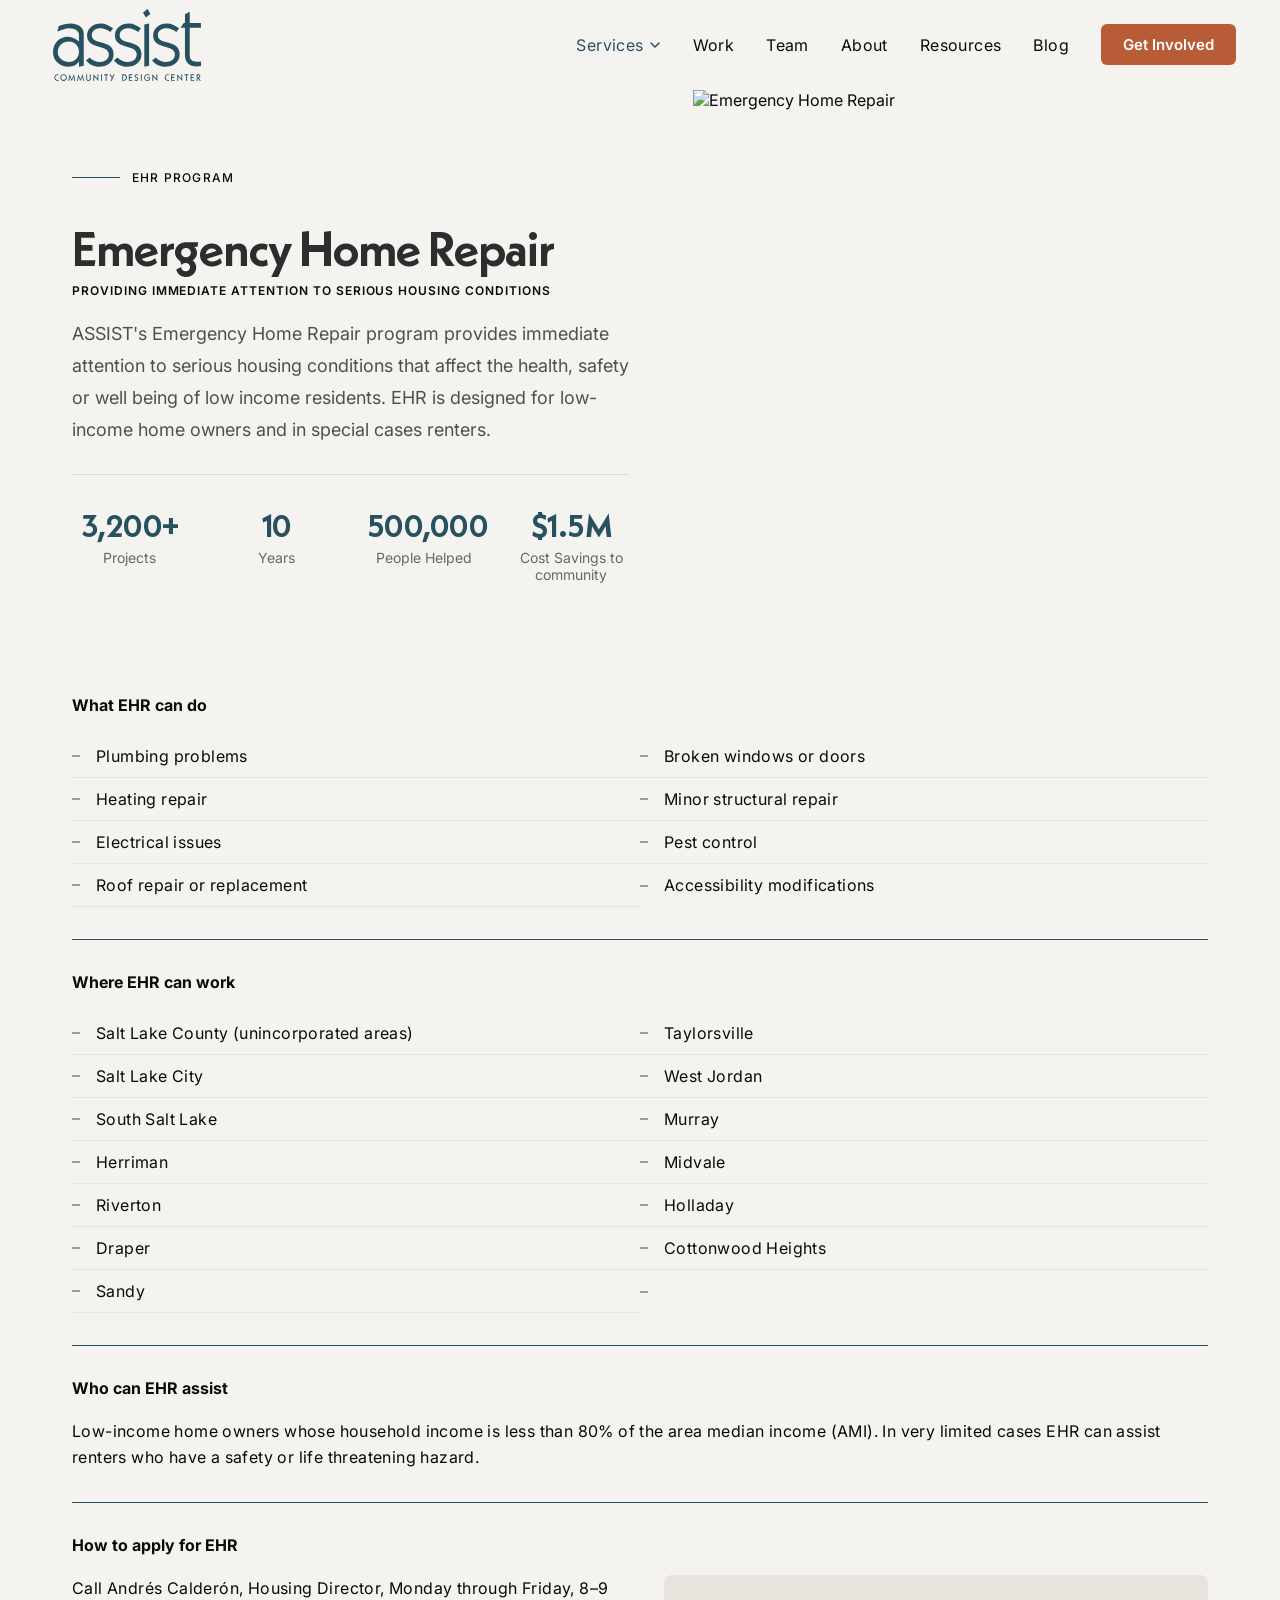
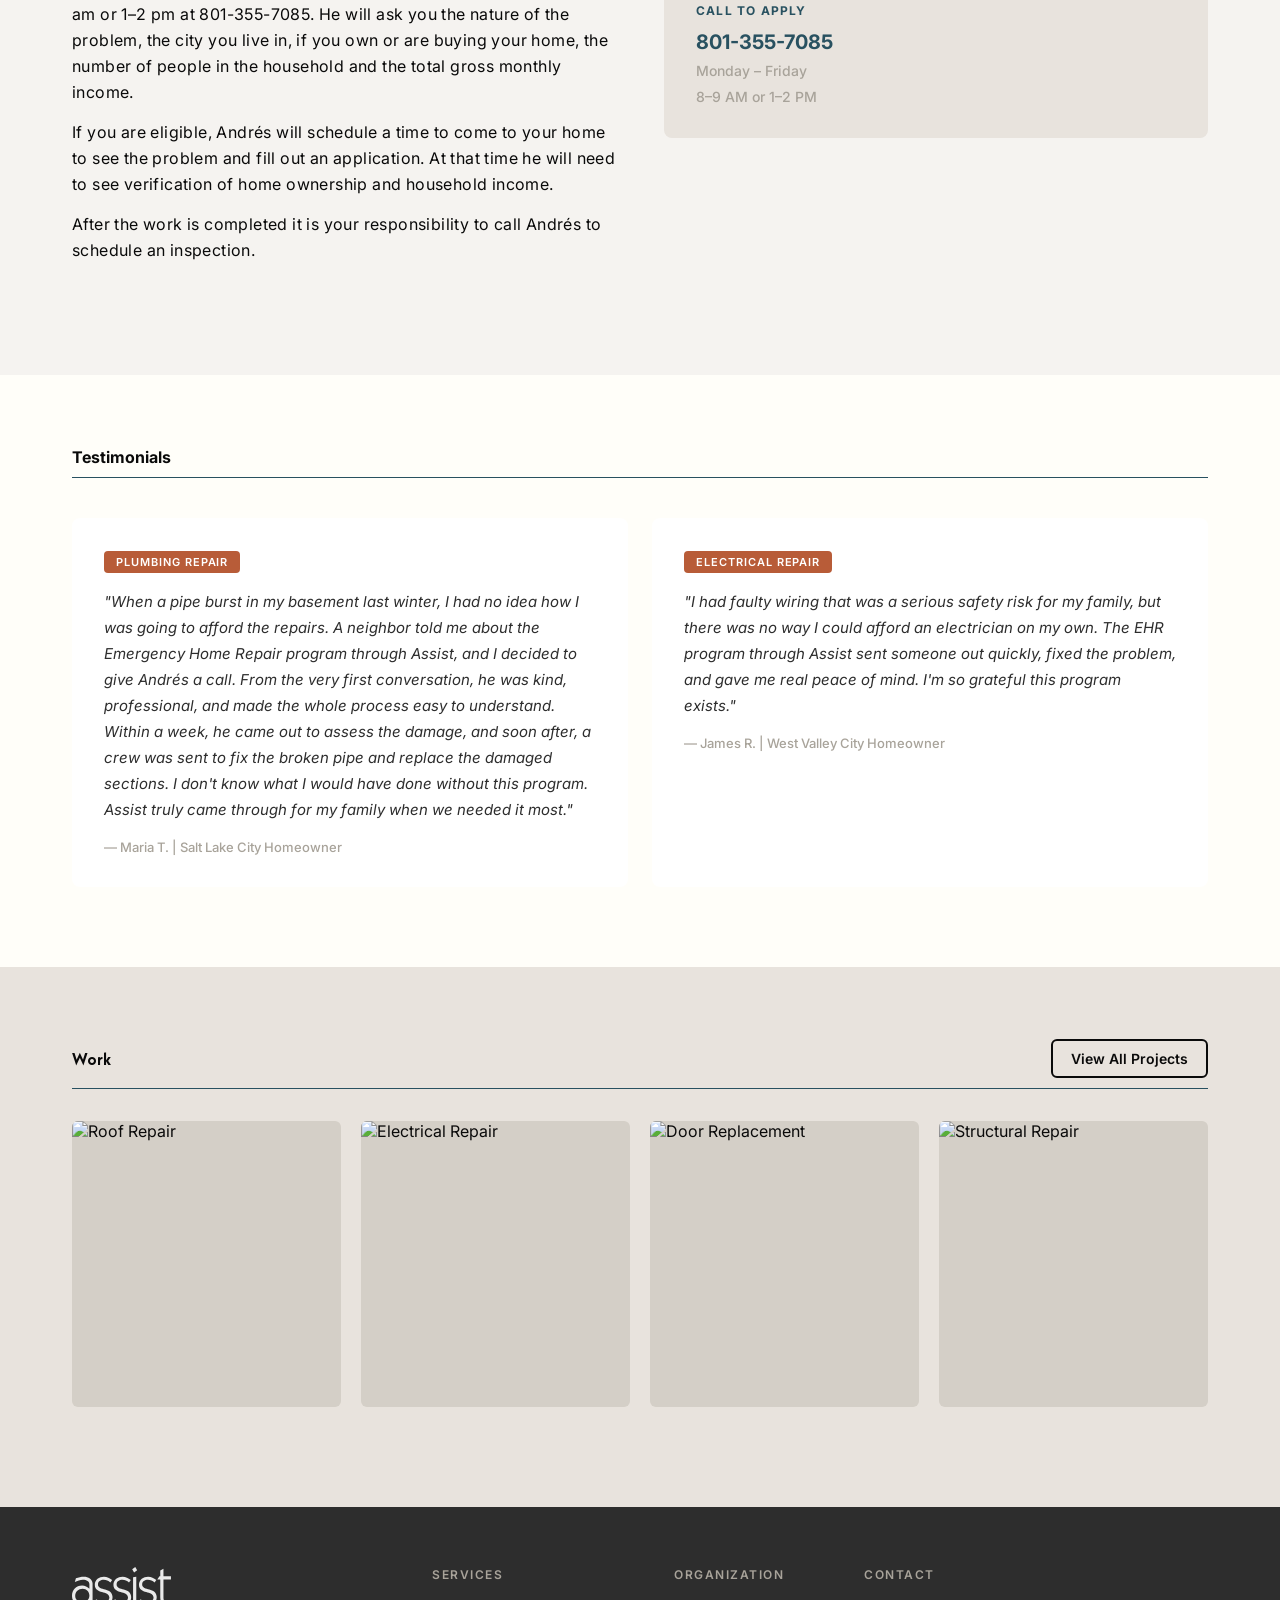
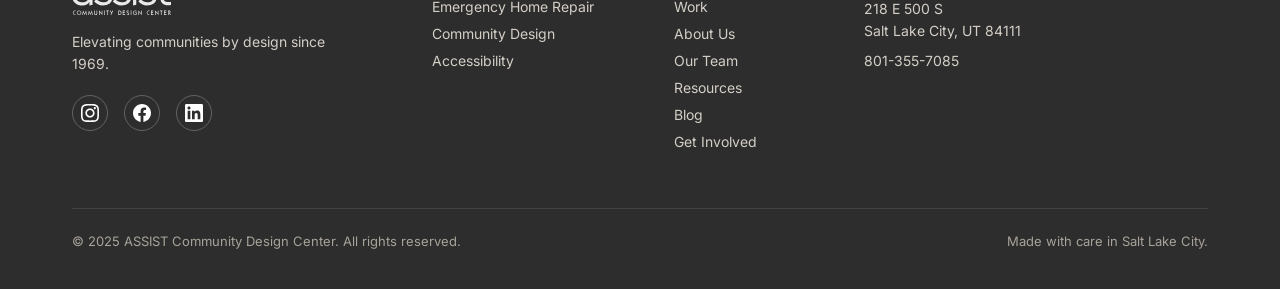
==== emergency-home-repair.html @ 61e0f644 "Add files via upload" ====
<!DOCTYPE html>
<html lang="en">
<head>
  <script async src="https://www.googletagmanager.com/gtag/js?id=G-45CZGQCL2F"></script>
  <script>window.dataLayer=window.dataLayer||[];function gtag(){dataLayer.push(arguments);}gtag('js',new Date());gtag('config','G-45CZGQCL2F');</script>
  <meta charset="UTF-8"/><meta name="viewport" content="width=device-width,initial-scale=1.0"/>
  <link rel="icon" type="image/svg+xml" href="logo.svg">
  <title>Emergency Home Repair — ASSIST Community Design Center</title>
  <link rel="stylesheet" href="shared.css"/>
  <style>
    .page-hero { display:grid; grid-template-columns:1fr 1fr; max-width:1440px; margin:0 auto; padding-left:72px; min-height:514px; align-items:center; }
    .hero-content { padding:80px 64px 80px 0; display:flex; flex-direction:column; gap:20px; }
    .page-heading { font-size:48px; font-weight:700; line-height:56px; letter-spacing:-1px; color:var(--graphite); }
    .page-sub { font-size:12px; font-weight:600; letter-spacing:.96px; text-transform:uppercase; color:var(--charcoal); margin-top:6px; }
    .page-para { font-size:18px; line-height:32px; color:var(--charcoal); opacity:.7; width:557px; max-width:100%; }
    .hero-img { overflow:hidden; align-self:stretch; }
    .hero-img img { width:100%; height:100%; object-fit:cover; display:block; }
    .detail-wrap { max-width:1296px; margin:0 auto; padding:0 72px 80px; }
    .detail-block { padding:32px 0; border-bottom:1px solid var(--assist-blue); }
    .detail-block:last-child { border-bottom:none; }
    .detail-title { font-size:16px; font-weight:700; color:var(--charcoal); margin-bottom:20px; }
    .list-grid { display:grid; grid-template-columns:1fr 1fr; gap:0; }
    .list-grid li { list-style:none; font-size:16px; line-height:26px; color:var(--charcoal); letter-spacing:.4px; padding:8px 0 8px 24px; border-bottom:1px solid var(--sand); position:relative; }
    .list-grid li::before { content:''; position:absolute; left:0; top:50%; transform:translateY(-50%); width:8px; height:1px; background:var(--assist-blue); }
    .list-grid li:last-child { border-bottom:none; }
    .two-col { display:grid; grid-template-columns:1fr 1fr; gap:48px; align-items:start; }
    .prose { font-size:16px; line-height:26px; color:var(--charcoal); letter-spacing:.4px; }
    .prose p + p { margin-top:14px; }
    .apply-box { background:var(--sand); border-radius:8px; padding:28px 32px; }
    .apply-box h4 { font-size:12px; font-weight:700; letter-spacing:1.2px; text-transform:uppercase; color:var(--assist-blue); margin-bottom:12px; }
    .apply-box p { font-size:16px; line-height:26px; color:var(--graphite); }
    .apply-box a { color:var(--assist-blue); font-weight:700; text-decoration:none; font-size:20px; display:block; margin:8px 0 4px; }
    .apply-box .hours { font-size:14px; color:var(--bark); font-weight:500; }
    .testimonials-wrap { background:var(--daylight); padding:72px 72px 80px; }
    .testimonials-inner { max-width:1296px; margin:0 auto; }
    .testimonials-title { font-size:16px; font-weight:700; color:var(--charcoal); margin-bottom:10px; }
    .testimonials-divider { height:1px; background:var(--assist-blue); margin-bottom:40px; }
    .testimonials-grid { display:grid; grid-template-columns:1fr 1fr; gap:24px; }
    .t-card { background:white; border-radius:8px; padding:32px; }
    .t-tag { display:inline-block; background:var(--ember); color:white; font-size:11px; font-weight:600; letter-spacing:.96px; padding:4px 12px; border-radius:4px; text-transform:uppercase; margin-bottom:16px; }
    .t-card blockquote { font-size:15px; line-height:26px; color:var(--graphite); font-style:italic; }
    .t-card cite { display:block; margin-top:16px; font-size:13px; font-weight:500; color:var(--bark); font-style:normal; }
    @media(max-width:900px) {
      .page-hero { grid-template-columns:1fr; padding:0; }
      .hero-content { padding:48px 24px; max-width:100%; }
      .hero-img { min-height:260px; }
      .page-para { width:100%; }
      .detail-wrap { padding:0 24px 48px; }
      .list-grid { grid-template-columns:1fr; }
      .two-col { grid-template-columns:1fr; gap:24px; }
      .testimonials-wrap { padding:48px 24px; }
      .testimonials-grid { grid-template-columns:1fr; }
    }
  </style>
</head>
<body>
<script src="shared.js"></script>
<script>renderNav('Services');</script>

<section class="page-hero">
  <div class="hero-content">
    <div class="section-eyebrow"><span>EHR PROGRAM</span></div>
    <div>
      <h1 class="page-heading">Emergency Home Repair</h1>
      <p class="page-sub">Providing immediate attention to serious housing conditions</p>
    </div>
    <p class="page-para">ASSIST's Emergency Home Repair program provides immediate attention to serious housing conditions that affect the health, safety or well being of low income residents. EHR is designed for low-income home owners and in special cases renters.</p>
    <div class="stats-row" style="margin-top:8px;">
      <div><div class="stat-num">3,200+</div><div class="stat-label">Projects</div></div>
      <div><div class="stat-num">10</div><div class="stat-label">Years</div></div>
      <div><div class="stat-num">500,000</div><div class="stat-label">People Helped</div></div>
      <div><div class="stat-num">$1.5M</div><div class="stat-label">Cost Savings to community</div></div>
    </div>
  </div>
  <div class="hero-img">
    <img src="https://drive.google.com/thumbnail?id=1yNQw-foZvd2ROy9YZriOyNEpfSD5L8bB&sz=w1200" alt="Emergency Home Repair"/>
  </div>
</section>

<div class="detail-wrap">
  <div class="detail-block">
    <div class="detail-title">What EHR can do</div>
    <ul class="list-grid">
      <li>Plumbing problems</li><li>Broken windows or doors</li>
      <li>Heating repair</li><li>Minor structural repair</li>
      <li>Electrical issues</li><li>Pest control</li>
      <li>Roof repair or replacement</li><li>Accessibility modifications</li>
    </ul>
  </div>
  <div class="detail-block">
    <div class="detail-title">Where EHR can work</div>
    <ul class="list-grid">
      <li>Salt Lake County (unincorporated areas)</li><li>Taylorsville</li>
      <li>Salt Lake City</li><li>West Jordan</li>
      <li>South Salt Lake</li><li>Murray</li>
      <li>Herriman</li><li>Midvale</li>
      <li>Riverton</li><li>Holladay</li>
      <li>Draper</li><li>Cottonwood Heights</li>
      <li>Sandy</li><li></li>
    </ul>
  </div>
  <div class="detail-block">
    <div class="detail-title">Who can EHR assist</div>
    <p class="prose">Low-income home owners whose household income is less than 80% of the area median income (AMI). In very limited cases EHR can assist renters who have a safety or life threatening hazard.</p>
  </div>
  <div class="detail-block" id="apply">
    <div class="detail-title">How to apply for EHR</div>
    <div class="two-col">
      <div class="prose">
        <p>Call Andrés Calderón, Housing Director, Monday through Friday, 8–9 am or 1–2 pm at 801-355-7085. He will ask you the nature of the problem, the city you live in, if you own or are buying your home, the number of people in the household and the total gross monthly income.</p>
        <p>If you are eligible, Andrés will schedule a time to come to your home to see the problem and fill out an application. At that time he will need to see verification of home ownership and household income.</p>
        <p>After the work is completed it is your responsibility to call Andrés to schedule an inspection.</p>
      </div>
      <div class="apply-box">
        <h4>Call to Apply</h4>
        <a href="tel:8013557085">801-355-7085</a>
        <p class="hours">Monday – Friday<br>8–9 AM or 1–2 PM</p>
      </div>
    </div>
  </div>
</div>

<div class="testimonials-wrap">
  <div class="testimonials-inner">
    <div class="testimonials-title">Testimonials</div>
    <div class="testimonials-divider"></div>
    <div class="testimonials-grid">
      <div class="t-card">
        <span class="t-tag">Plumbing Repair</span>
        <blockquote>"When a pipe burst in my basement last winter, I had no idea how I was going to afford the repairs. A neighbor told me about the Emergency Home Repair program through Assist, and I decided to give Andrés a call. From the very first conversation, he was kind, professional, and made the whole process easy to understand. Within a week, he came out to assess the damage, and soon after, a crew was sent to fix the broken pipe and replace the damaged sections. I don't know what I would have done without this program. Assist truly came through for my family when we needed it most."</blockquote>
        <cite>— Maria T. | Salt Lake City Homeowner</cite>
      </div>
      <div class="t-card">
        <span class="t-tag">Electrical Repair</span>
        <blockquote>"I had faulty wiring that was a serious safety risk for my family, but there was no way I could afford an electrician on my own. The EHR program through Assist sent someone out quickly, fixed the problem, and gave me real peace of mind. I'm so grateful this program exists."</blockquote>
        <cite>— James R. | West Valley City Homeowner</cite>
      </div>
    </div>
  </div>
</div>

<div class="work-strip">
  <div class="work-strip-inner">
    <div class="work-strip-header">
      <h2>Work</h2>
      <a href="work.html" class="btn-outline" style="font-size:14px;padding:9px 18px;">View All Projects</a>
    </div>
    <div class="work-strip-divider"></div>
    <div id="ehrPortfolio" style="display:flex;flex-direction:column;"></div>
  </div>
</div>

<script src="projects.js"></script>
<script>
  portfolioBuildGrid({ containerId:'ehrPortfolio', filter:'Emergency Home Repair', namespace:'ehr' });
  let ehrLastCols = portfolioGetCols();
  window.addEventListener('resize', () => {
    const c = portfolioGetCols();
    if (c !== ehrLastCols) { ehrLastCols = c; portfolioBuildGrid({ containerId:'ehrPortfolio', filter:'Emergency Home Repair', namespace:'ehr' }); }
  });
</script>

<script>renderFooter();</script>
</body>
</html>
---- shared.css ----
/* ── FONTS ── */
@import url('https://fonts.googleapis.com/css2?family=Inter:wght@400;500;600;700&display=swap');

@font-face {
  font-family: 'Neue Kabel';
  src: url('neue-kabel-bold.woff2') format('woff2');
  font-weight: 700;
  font-style: normal;
  font-display: swap;
}

/* Apply Neue Kabel to all large display headings */
h1, h2,
.hero-link,
.page-heading,
.work-heading,
.about-heading,
.values-heading,
.banner-text,
.timeline-year,
.stat-num,
.partners-heading,
.contact-left h2,
.detail-name,
.thankyou-heading {
  font-family: 'Neue Kabel', 'Inter', sans-serif;
}

:root {
  --white:       #FFFFFF;
  --f0:          #F0F0F0;
  --c3:          #C2C2C2;
  --c4:          #6E6E6E;
  --graphite:    #2D2D2D;
  --blue6:       #1A6AFF;
  --daylight:    #FFFEF9;
  --charcoal:    #0A0A0A;
  --assist-blue: #285160;
  --ember:       #B85C38;
  --stone:       #F5F3F0;
  --sand:        #E8E3DD;
  --clay:        #D4CFC7;
  --bark:        #A8A39A;
}

*, *::before, *::after { box-sizing: border-box; margin: 0; padding: 0; }

html { scroll-behavior: smooth; margin: 0; padding: 0; }

body {
  font-family: 'Inter', sans-serif;
  background: var(--stone);
  color: var(--charcoal);
  min-height: 100vh;
  -webkit-font-smoothing: antialiased;
  padding-top: 90px; /* clear fixed nav */
}
/* Home page hero sits flush under transparent nav */
body.hero-page { padding-top: 0; }

/* ── NAV ── */
header {
  position: fixed; top: 0; left: 0; right: 0; z-index: 200;
  display: flex; align-items: center; justify-content: space-between;
  padding: 0 44px 0 53px;
  height: 90px;
  background: transparent;
  border-bottom: 1px solid transparent;
  transition: background .3s ease, border-color .3s ease;
}
/* hero-page: start fully transparent */
body.hero-page header {
  background: transparent;
}
/* scrolled state on hero-page — transitions to glass Stone */
body.hero-page header.scrolled {
  background: rgba(245,243,240,0.85);
  backdrop-filter: blur(16px);
  -webkit-backdrop-filter: blur(16px);
}
/* all other pages — subtle glass matching page background */
body:not(.hero-page) header {
  background: rgba(245,243,240,0.85);
  backdrop-filter: blur(16px);
  -webkit-backdrop-filter: blur(16px);
}
/* nav text: white only when hero-page AND not scrolled */
body.hero-page header:not(.scrolled) .nav-links a,
body.hero-page header:not(.scrolled) .nav-dropdown-trigger { color: white; }
body.hero-page header:not(.scrolled) .nav-links a:hover,
body.hero-page header:not(.scrolled) .nav-dropdown-trigger:hover { color: rgba(255,255,255,.7); }
body.hero-page header:not(.scrolled) .hamburger span { background: white; }
body.hero-page header.scrolled .hamburger span { background: var(--charcoal); }
body.hero-page header:not(.scrolled) .logo-img { filter: brightness(0) invert(1); }
/* all other pages / scrolled state — normal dark text, real logo colors */
header.scrolled .nav-links a,
.nav-links a { color: var(--charcoal); }
header.scrolled .nav-links a:hover,
header.scrolled .nav-links a.active { color: var(--assist-blue); }
.nav-links a:hover, .nav-links a.active { color: var(--assist-blue); }
/* ── LOGO ── */
.logo { display:inline-flex; align-items:center; text-decoration:none; }
.logo-img { display:block; }
.logo-img--full  { height:72px; width:auto; }   /* with subtext — desktop nav */
.logo-img--small { display:none; height:36px; width:auto; } /* no subtext — mobile */

/* Footer logo */
.footer-logo-img {
  height:48px; width:auto; display:block;
  /* SVG is Assist Blue — invert to white for dark footer */
  filter: brightness(0) invert(1);
  opacity: 0.9;
}
nav { display:flex; align-items:center; gap:32px; }
.nav-links { display:flex; align-items:center; gap:32px; }
.nav-links a {
  font-size:16px; font-weight:400; color:var(--charcoal);
  text-decoration:none; letter-spacing:.4px; transition:color .2s;
}
header.scrolled .nav-links a:hover,
header.scrolled .nav-links a.active { color:var(--assist-blue); }
/* ── WORK DROPDOWN ── */
.nav-dropdown {
  position: relative;
  display: flex;
  align-items: center;
}
.nav-dropdown-trigger {
  display: flex; align-items: center; gap: 5px;
  font-size: 16px; font-weight: 400; color: var(--charcoal);
  text-decoration: none; letter-spacing: .4px;
  cursor: pointer; background: none; border: none;
  padding: 0; font-family: inherit;
  transition: color .2s;
}
.nav-dropdown-trigger:hover,
.nav-dropdown-trigger.active { color: var(--assist-blue); }
body.hero-page header.scrolled .nav-dropdown-trigger:hover,
body.hero-page header.scrolled .nav-dropdown-trigger.active { color: var(--assist-blue); }
.nav-dropdown-trigger svg {
  transition: transform .2s;
  flex-shrink: 0;
}
.nav-dropdown:hover .nav-dropdown-trigger svg,
.nav-dropdown.open .nav-dropdown-trigger svg {
  transform: rotate(180deg);
}
.nav-dropdown-menu {
  position: absolute;
  top: 100%;
  left: 50%;
  transform: translateX(-50%) translateY(-4px);
  background: rgba(245,243,240,0.85);
  backdrop-filter: blur(16px);
  -webkit-backdrop-filter: blur(16px);
  border: 1px solid rgba(216,207,199,0.4);
  border-radius: 8px;
  min-width: 220px;
  padding: 8px 0;
  padding-top: 16px;
  margin-top: 0;
  opacity: 0;
  pointer-events: none;
  transition: opacity .2s, transform .2s;
  z-index: 300;
}
/* invisible hover bridge fills the gap between trigger and menu */
.nav-dropdown-menu::before {
  content: '';
  position: absolute;
  top: -20px; left: 0; right: 0;
  height: 20px;        /* covers any gap between trigger and menu */
  background: transparent;
}
/* small visual arrow */
.nav-dropdown-menu::after {
  content: '';
  position: absolute;
  top: 8px; left: 50%;
  transform: translateX(-50%);
  border-left: 6px solid transparent;
  border-right: 6px solid transparent;
  border-bottom: 6px solid var(--sand);
}
.nav-dropdown:hover .nav-dropdown-menu,
.nav-dropdown.open .nav-dropdown-menu {
  opacity: 1;
  pointer-events: auto;
  transform: translateX(-50%) translateY(0);
}
.nav-dropdown-menu a {
  display: block;
  padding: 11px 20px;
  font-size: 15px; font-weight: 400;
  color: var(--charcoal) !important;
  text-decoration: none;
  letter-spacing: .3px;
  transition: background .15s, color .15s;
  white-space: nowrap;
}
.nav-dropdown-menu a:hover {
  background: var(--stone);
  color: var(--assist-blue) !important;
}
.nav-dropdown-menu .dropdown-divider {
  height: 1px; background: var(--sand); margin: 6px 0;
}

/* Mobile dropdown inside mobile-nav */
.mobile-nav .mobile-work-toggle {
  display: flex; align-items: center; justify-content: space-between;
  font-size: 17px; font-weight: 500; color: var(--charcoal);
  padding: 14px 0; border-bottom: 1px solid var(--sand);
  cursor: pointer; background: none; border-top: none;
  border-left: none; border-right: none;
  font-family: inherit; width: 100%;
  border-bottom: 1px solid var(--sand);
}
.mobile-work-toggle svg { transition: transform .2s; }
.mobile-work-toggle.open svg { transform: rotate(180deg); }
.btn-nav {
  background:var(--ember); color:white; padding:11px 22px;
  border-radius:6px; font-weight:600; font-size:15px;
  text-decoration:none; white-space:nowrap;
  transition:background .2s, transform .1s;
  border:none; cursor:pointer;
}
.btn-nav:hover { background:#a04e2f; transform:translateY(-1px); }

/* hamburger — 2 lines, animates to X when open */
.hamburger {
  display:none; flex-direction:column; justify-content:center;
  gap:5px; cursor:pointer; padding:4px;
  background:none; border:none;
  width:32px; height:32px;
  position:relative;
}
.hamburger span {
  display:block; width:24px; height:2px;
  background:var(--charcoal); border-radius:2px;
  transition:transform .3s ease, opacity .3s ease, top .3s ease;
  position:absolute; left:4px;
}
.hamburger span:nth-child(1) { top:10px; }
.hamburger span:nth-child(2) { top:20px; }
.hamburger span:nth-child(3) { display:none; }
/* open state — morphs into X */
.hamburger.open span:nth-child(1) { transform:rotate(45deg); top:15px; }
.hamburger.open span:nth-child(2) { transform:rotate(-45deg); top:15px; }

/* ── MOBILE FULL SCREEN MENU ── */
.mobile-nav {
  display: none;
  position: fixed;
  top: 90px; left: 0; right: 0; bottom: 0;
  background: var(--stone);
  z-index: 198;
  flex-direction: column;
  padding: 16px 24px 48px;
  overflow-y: auto;
}
.mobile-nav.open { display: flex; }

/* Main nav links — same small Inter style as Services toggle */
.mobile-nav .mobile-nav-link {
  font-size: 17px;
  font-weight: 500;
  color: var(--charcoal);
  text-decoration: none;
  padding: 14px 0;
  border-bottom: 1px solid var(--sand);
  display: block;
  font-family: 'Inter', sans-serif;
  letter-spacing: 0;
  transition: color .2s;
}
.mobile-nav .mobile-nav-link:hover { color: var(--assist-blue); }

/* Services toggle — same style */
.mobile-work-toggle {
  font-size: 17px;
  font-weight: 500;
  color: var(--charcoal);
  font-family: 'Inter', sans-serif;
  letter-spacing: 0;
  display: flex; align-items: center; justify-content: space-between;
  padding: 14px 0;
  border-bottom: 1px solid var(--sand);
  cursor: pointer; background: none;
  border-top: none; border-left: none; border-right: none;
  width: 100%;
  transition: color .2s;
}
.mobile-work-toggle:hover { color: var(--assist-blue); }
.mobile-work-toggle svg { transition: transform .2s; flex-shrink: 0; }
.mobile-work-toggle.open svg { transform: rotate(180deg); }
.mobile-work-toggle.open { border-bottom: none; }

/* Services submenu */
.mobile-work-submenu {
  display: none;
  flex-direction: column;
  padding: 0 0 8px 16px;
  border-bottom: 1px solid var(--sand);
}
.mobile-work-submenu.open { display: flex; }
.mobile-work-submenu a {
  font-size: 15px !important;
  font-weight: 400 !important;
  padding: 10px 0 !important;
  border-bottom: none !important;
  color: var(--assist-blue) !important;
  text-decoration: none;
  display: block;
  transition: opacity .2s;
}
.mobile-work-submenu a:hover { opacity: .7; }

/* Get Involved button at bottom */
.mobile-nav .btn-nav {
  margin-top: 20px;
  text-align: center;
  color: white !important;
  border-bottom: none !important;
  padding: 13px 22px;
  font-size: 15px;
  border-radius: 6px;
  width: 100%;
}


@media (max-width:768px) {
  /* hide Get Involved button in the header nav on mobile */
  header > nav > .btn-nav { display:none; }
}

/* ── SECTION LABEL ── */
.section-eyebrow {
  display:flex; align-items:center; gap:12px; margin-bottom:16px;
}
.section-eyebrow::before {
  content:''; display:block; width:48px; height:1px; background:var(--assist-blue); flex-shrink:0;
}
.section-eyebrow span {
  font-size:12px; font-weight:500; letter-spacing:1.2px; color:var(--charcoal); text-transform:uppercase;
}

/* ── BUTTONS ── */
.btn-outline {
  display:inline-flex; align-items:center; justify-content:center;
  border:2px solid var(--charcoal); border-radius:6px;
  padding:12px 24px; font-size:16px; font-weight:600;
  color:var(--charcoal); text-decoration:none;
  transition:background .2s, color .2s;
  cursor:pointer; background:transparent;
}
.btn-outline:hover { background:var(--charcoal); color:white; }
.btn-solid {
  display:inline-flex; align-items:center; justify-content:center;
  background:var(--ember); border-radius:6px;
  padding:12px 24px; font-size:16px; font-weight:600;
  color:white; text-decoration:none; border:none; cursor:pointer;
  transition:background .2s, transform .1s;
}
.btn-solid:hover { background:#a04e2f; transform:translateY(-1px); }

/* ── STATS ROW ── */
.stats-row { display:flex; flex-wrap:wrap; justify-content:space-between; gap:32px; border-top:1px solid rgba(0,0,0,.1); padding-top:32px; margin-top:32px; }
.stats-row > div { flex:1; min-width:80px; text-align:center; }
.stat-num { font-size:32px; font-weight:700; color:var(--assist-blue); line-height:1.2; letter-spacing:-.5px; }
.stat-label { font-size:14px; font-weight:400; color:var(--charcoal); opacity:.6; margin-top:4px; }
@media (max-width:600px) {
  .stats-row { gap:24px; }
  .stats-row > div { flex:1 1 calc(50% - 12px); max-width:calc(50% - 12px); }
}

/* ── FOOTER ── */
footer {
  background:var(--graphite); color:var(--clay);
  padding:60px 72px 40px;
}
.footer-inner { max-width:1440px; margin:0 auto; }
.footer-top { display:flex; gap:80px; margin-bottom:48px; flex-wrap:wrap; }
.footer-logo .logo-main { color:var(--daylight); font-size:28px; }
.footer-logo .logo-sub  { color:var(--bark); }
.footer-col h4 { font-size:12px; font-weight:600; letter-spacing:1.5px; text-transform:uppercase; color:var(--bark); margin-bottom:16px; }
.footer-col a  { display:block; font-size:14px; color:var(--clay); text-decoration:none; margin-bottom:10px; transition:color .2s; }
.footer-col a:hover { color:white; }
.footer-col p  { font-size:14px; line-height:22px; }
.footer-bottom { border-top:1px solid rgba(255,255,255,.1); padding-top:24px; display:flex; justify-content:space-between; align-items:center; flex-wrap:wrap; gap:12px; }
.footer-bottom p { font-size:13px; color:var(--bark); }
/* Social icons */
.footer-social { display:flex; gap:16px; margin-top:20px; }
.footer-social a {
  display:flex !important; align-items:center; justify-content:center;
  width:36px; height:36px; border-radius:50%;
  border:1px solid rgba(255,255,255,.25);
  transition:border-color .2s, background .2s;
  flex-shrink:0;
  color:white !important;
  margin-bottom:0 !important;
}
.footer-social a:hover { border-color:white; background:rgba(255,255,255,.1); color:white !important; }
.footer-social svg { width:18px; height:18px; fill:white; display:block; }

/* ── RESPONSIVE HELPERS ── */
@media (max-width:1024px) {
  header { padding:0 32px; }
  footer  { padding:48px 40px 32px; }
}
@media (max-width:768px) {
  header { padding:0 20px; }
  .nav-links { display:none; }
  .hamburger { display:flex; }
  footer  { padding:40px 20px 28px; }
  .footer-top { gap:36px; }
  .stats-row { grid-template-columns:1fr 1fr; gap:20px; }
  /* swap to no-subtext logo on mobile */
  .logo-img--full  { display:none; }
  .logo-img--small { display:block; }
}

/* ── SHARED PORTFOLIO CARD + DETAIL STYLES ──────────────────────────────── */
/* Used by portfolio.html, community-design.html, and any future page        */

.proj-row {
  display:grid; grid-template-columns:repeat(4,1fr);
  gap:20px; margin-bottom:20px;
  width:100%;
}
.proj-card {
  cursor:pointer; position:relative;
  border-radius:6px; overflow:hidden; background:var(--clay);
  width:100%;
}
.proj-card-img {
  width:100%; aspect-ratio:243/258;
  overflow:hidden; display:block; position:relative;
}
.proj-card-img img {
  width:100%; height:100%; object-fit:cover; object-position:center;
  display:block; transition:transform .4s ease;
}
.proj-card:hover .proj-card-img img { transform:scale(1.04); }
.proj-overlay {
  position:absolute; inset:0; background:rgba(10,10,10,0);
  display:flex; flex-direction:column; justify-content:flex-end;
  padding:20px; transition:background .3s ease; pointer-events:none;
}
.proj-card:hover .proj-overlay { background:rgba(10,10,10,.68); }
.proj-overlay-content {
  opacity:0; transform:translateY(6px);
  transition:opacity .25s ease, transform .25s ease;
}
.proj-card:hover .proj-overlay-content { opacity:1; transform:translateY(0); }
.proj-overlay-title {
  font-size:16px; font-weight:700; color:white; line-height:22px;
  margin-bottom:4px; font-family:'Neue Kabel','Inter',sans-serif;
}
.proj-overlay-cat  { font-size:12px; font-weight:500; color:rgba(255,255,255,.8); text-transform:uppercase; letter-spacing:.8px; margin-bottom:2px; }
.proj-overlay-size { font-size:12px; font-weight:400; color:rgba(255,255,255,.7); }
.proj-card.active  { box-shadow:0 0 0 3px var(--assist-blue); }

/* Detail panel */
.proj-detail {
  display:none; background:var(--sand); border-radius:8px;
  padding:48px; margin-bottom:20px;
  animation:projSlideDown .3s ease; position:relative;
}
.proj-detail.visible { display:flex; gap:48px; }
@keyframes projSlideDown {
  from { opacity:0; transform:translateY(-10px); }
  to   { opacity:1; transform:translateY(0); }
}
.proj-detail-close {
  position:absolute; top:16px; right:16px;
  width:34px; height:34px; border-radius:50%;
  background:var(--clay); border:none; cursor:pointer;
  font-size:16px; color:var(--graphite);
  display:flex; align-items:center; justify-content:center;
  transition:background .2s; z-index:10;
}
.proj-detail-close:hover { background:var(--bark); color:white; }

/* On mobile — hide X, user taps card to close */
@media(max-width:768px) {
  .proj-detail.visible {
    flex-direction:column;
    padding:16px;
    gap:16px;
  }
  .proj-detail-close { display:none; }
  .proj-carousel {
    width:100% !important;
    min-width:unset !important;
    border-radius:6px;
  }
  .proj-detail-content { padding:0; }
}

/* Carousel */
.proj-carousel {
  width:460px; min-width:460px; flex-shrink:0;
  position:relative; border-radius:6px;
  overflow:hidden;                          /* critical — clips slides */
  background:var(--clay); aspect-ratio:4/3;
}
.carousel-track {
  display:flex; height:100%;
  transition:transform .35s ease;
  will-change:transform;
}
.carousel-slide {
  width:100%;                               /* fixed width not min-width */
  min-width:100%;
  height:100%; flex-shrink:0;
  position:relative;
}
.carousel-slide img { width:100%; height:100%; object-fit:cover; display:block; }
.carousel-btn {
  position:absolute; top:50%; transform:translateY(-50%);
  width:36px; height:36px; border-radius:50%;
  background:rgba(255,255,255,.85); border:none; cursor:pointer;
  display:flex; align-items:center; justify-content:center;
  font-size:18px; color:var(--charcoal); transition:background .2s; z-index:2;
}
.carousel-btn:hover { background:white; }
.carousel-btn.prev { left:12px; }
.carousel-btn.next { right:12px; }
.carousel-dots {
  position:absolute; bottom:12px; left:50%; transform:translateX(-50%);
  display:flex; gap:6px; z-index:2;
}
.carousel-dot {
  width:7px; height:7px; border-radius:50%;
  background:rgba(255,255,255,.5); border:none; cursor:pointer;
  padding:0; transition:background .2s;
}
.carousel-dot.active { background:white; }

/* Fullscreen expand button */
.carousel-expand-btn {
  position:absolute; top:10px; right:10px; z-index:3;
  width:32px; height:32px; border-radius:6px;
  background:rgba(0,0,0,.45); border:none; cursor:pointer;
  display:flex; align-items:center; justify-content:center;
  transition:background .2s;
}
.carousel-expand-btn:hover { background:rgba(0,0,0,.7); }
.carousel-expand-btn svg { width:16px; height:16px; }

/* Fullscreen modal */
.carousel-modal {
  display:none; position:fixed; inset:0; z-index:1000;
  background:rgba(0,0,0,.92); flex-direction:column;
  align-items:center; justify-content:center;
}
.carousel-modal.open { display:flex; }
.carousel-modal-inner {
  position:relative; width:90vw; max-width:1200px;
  aspect-ratio:16/9; overflow:hidden; border-radius:8px;
}
.carousel-modal-track {
  display:flex; height:100%;
  transition:transform .35s ease;
  will-change:transform;
}
.carousel-modal-slide {
  width:100%; min-width:100%; height:100%; flex-shrink:0;
}
.carousel-modal-slide img { width:100%; height:100%; object-fit:contain; display:block; }
.carousel-modal-btn {
  position:absolute; top:50%; transform:translateY(-50%);
  width:48px; height:48px; border-radius:50%;
  background:rgba(255,255,255,.15); border:1px solid rgba(255,255,255,.3);
  cursor:pointer; display:flex; align-items:center; justify-content:center;
  font-size:28px; color:white; transition:background .2s; z-index:2;
}
.carousel-modal-btn:hover { background:rgba(255,255,255,.3); }
.carousel-modal-btn.prev { left:12px; }
.carousel-modal-btn.next { right:12px; }
.carousel-modal-close {
  position:absolute; top:24px; right:24px;
  width:40px; height:40px; border-radius:50%;
  background:rgba(255,255,255,.15); border:1px solid rgba(255,255,255,.3);
  cursor:pointer; display:flex; align-items:center; justify-content:center;
  font-size:20px; color:white; transition:background .2s; z-index:1001;
}
.carousel-modal-close:hover { background:rgba(255,255,255,.3); }
.carousel-modal-dots {
  position:absolute; bottom:-40px; left:50%; transform:translateX(-50%);
  display:flex; gap:8px;
}
.carousel-modal-dot {
  width:8px; height:8px; border-radius:50%;
  background:rgba(255,255,255,.4); border:none; cursor:pointer;
  padding:0; transition:background .2s;
}
.carousel-modal-dot.active { background:white; }
.carousel-modal-counter {
  position:absolute; bottom:-40px; right:0;
  font-size:13px; color:rgba(255,255,255,.6);
  font-family:'Inter',sans-serif;
}

/* Detail content */
.proj-detail-content { flex:1; display:flex; flex-direction:column; gap:16px; }
.proj-detail-cat {
  display:inline-block; background:var(--ember); color:white;
  font-size:11px; font-weight:600; letter-spacing:.96px; text-transform:uppercase;
  padding:4px 12px; border-radius:4px; align-self:flex-start;
}
.proj-detail-title {
  font-size:36px; font-weight:700; line-height:1.1; letter-spacing:-1px;
  color:var(--graphite); font-family:'Neue Kabel','Inter',sans-serif;
}
.proj-detail-meta { display:flex; gap:24px; flex-wrap:wrap; }
.proj-meta-item { font-size:13px; color:var(--bark); }
.proj-meta-item strong {
  display:block; font-size:11px; font-weight:600; letter-spacing:.8px;
  text-transform:uppercase; color:var(--assist-blue); margin-bottom:2px;
}
.proj-detail-desc { font-size:16px; line-height:26px; color:var(--graphite); letter-spacing:.3px; }
.proj-detail-desc p + p { margin-top:12px; }

@media(max-width:1024px) {
  .proj-row { grid-template-columns:repeat(3,1fr); }
  .proj-carousel { width:320px; min-width:320px; }
}
@media(max-width:768px) {
  .proj-row {
    grid-template-columns:repeat(2,1fr);
    gap:10px; margin-bottom:10px;
    width:100%;
  }
  .proj-detail.visible { flex-direction:column; padding:24px; gap:24px; }
  .proj-carousel { width:100%; min-width:unset; aspect-ratio:4/3; }
  .proj-detail-title { font-size:26px; }
  .proj-detail { margin-bottom:12px; }
}
@media(max-width:480px) {
  .proj-row { gap:8px; }
}

/* ── WORK/PORTFOLIO STRIP (used on service subpages) ── */
.work-strip { background:var(--sand); padding:72px 72px 80px; }
.work-strip-inner { max-width:1296px; margin:0 auto; }
.work-strip-header { display:flex; justify-content:space-between; align-items:center; margin-bottom:10px; }
.work-strip-header h2 { font-size:16px; font-weight:700; color:var(--charcoal); }
.work-strip-divider { height:1px; background:var(--assist-blue); margin-bottom:32px; }
@media(max-width:900px){ .work-strip { padding:48px 24px; } }
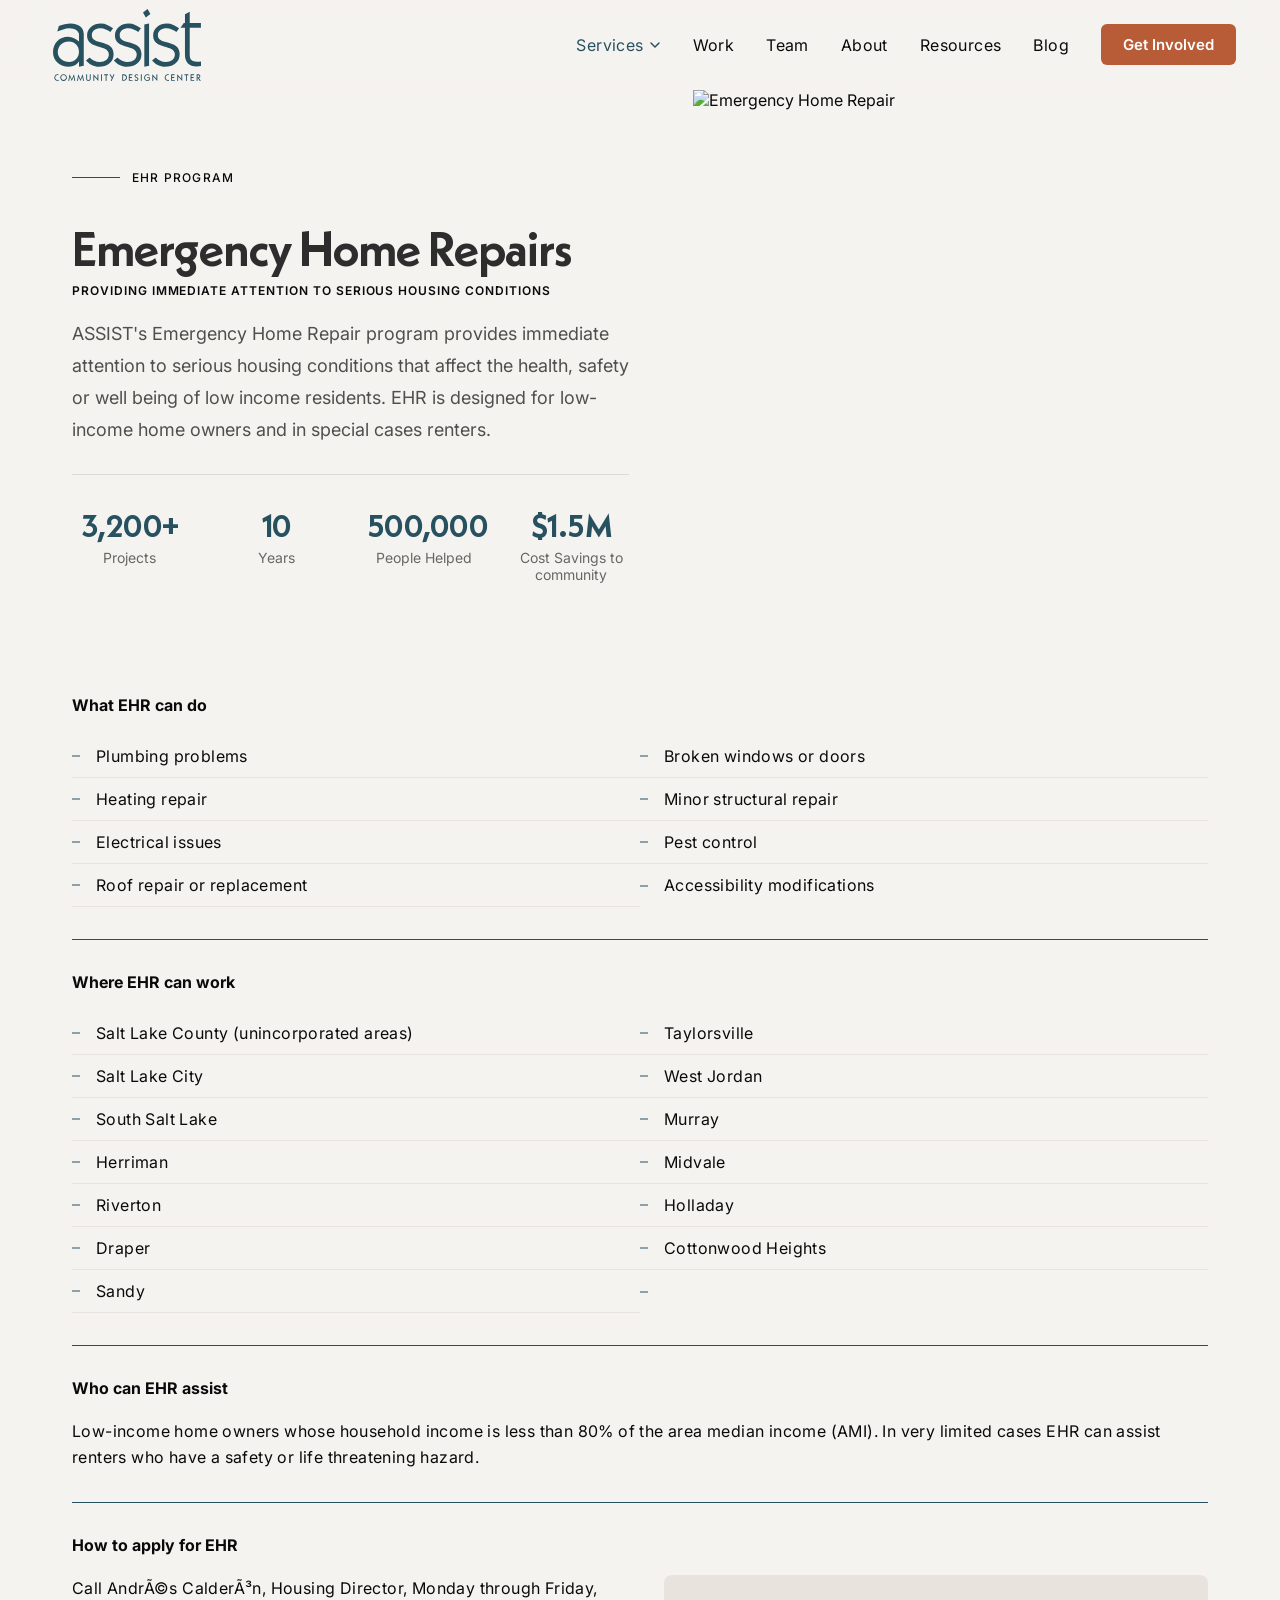
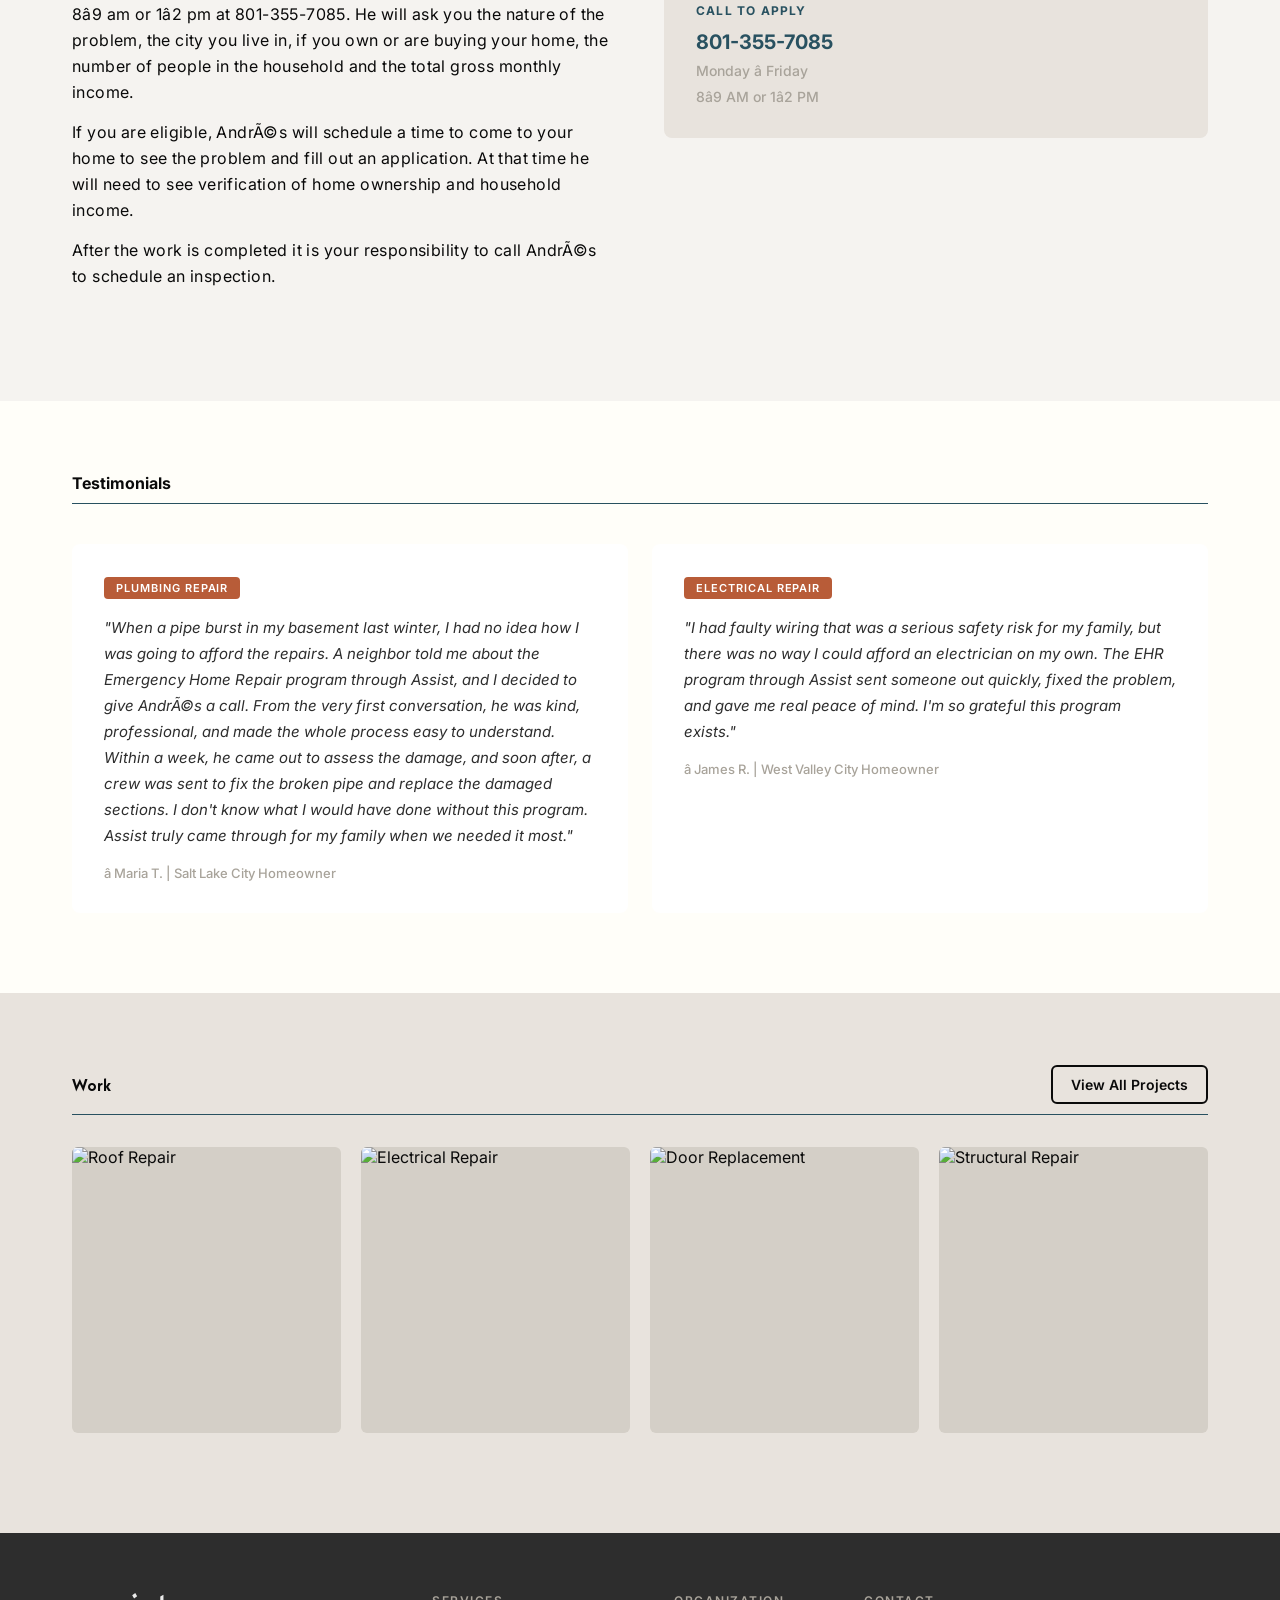
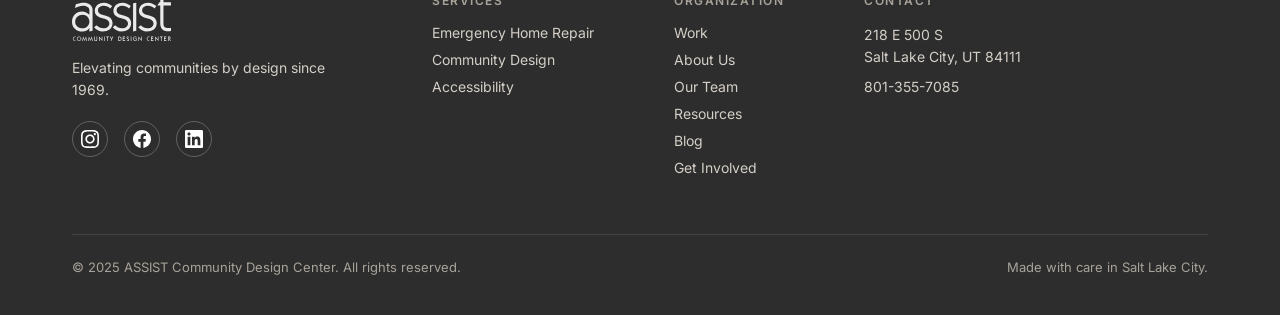
==== commit c27a980a: "Update page heading to "Emergency Home Repairs"" ====
--- a/emergency-home-repair.html
+++ b/emergency-home-repair.html
@@ -5,7 +5,7 @@
   <script>window.dataLayer=window.dataLayer||[];function gtag(){dataLayer.push(arguments);}gtag('js',new Date());gtag('config','G-45CZGQCL2F');</script>
   <meta charset="UTF-8"/><meta name="viewport" content="width=device-width,initial-scale=1.0"/>
   <link rel="icon" type="image/svg+xml" href="logo.svg">
-  <title>Emergency Home Repair — ASSIST Community Design Center</title>
+  <title>Emergency Home Repair â ASSIST Community Design Center</title>
   <link rel="stylesheet" href="shared.css"/>
   <style>
     .page-hero { display:grid; grid-template-columns:1fr 1fr; max-width:1440px; margin:0 auto; padding-left:72px; min-height:514px; align-items:center; }
@@ -61,7 +61,7 @@
   <div class="hero-content">
     <div class="section-eyebrow"><span>EHR PROGRAM</span></div>
     <div>
-      <h1 class="page-heading">Emergency Home Repair</h1>
+      <h1 class="page-heading">Emergency Home Repairs</h1>
       <p class="page-sub">Providing immediate attention to serious housing conditions</p>
     </div>
     <p class="page-para">ASSIST's Emergency Home Repair program provides immediate attention to serious housing conditions that affect the health, safety or well being of low income residents. EHR is designed for low-income home owners and in special cases renters.</p>
@@ -107,14 +107,14 @@
     <div class="detail-title">How to apply for EHR</div>
     <div class="two-col">
       <div class="prose">
-        <p>Call Andrés Calderón, Housing Director, Monday through Friday, 8–9 am or 1–2 pm at 801-355-7085. He will ask you the nature of the problem, the city you live in, if you own or are buying your home, the number of people in the household and the total gross monthly income.</p>
-        <p>If you are eligible, Andrés will schedule a time to come to your home to see the problem and fill out an application. At that time he will need to see verification of home ownership and household income.</p>
-        <p>After the work is completed it is your responsibility to call Andrés to schedule an inspection.</p>
+        <p>Call AndrÃ©s CalderÃ³n, Housing Director, Monday through Friday, 8â9 am or 1â2 pm at 801-355-7085. He will ask you the nature of the problem, the city you live in, if you own or are buying your home, the number of people in the household and the total gross monthly income.</p>
+        <p>If you are eligible, AndrÃ©s will schedule a time to come to your home to see the problem and fill out an application. At that time he will need to see verification of home ownership and household income.</p>
+        <p>After the work is completed it is your responsibility to call AndrÃ©s to schedule an inspection.</p>
       </div>
       <div class="apply-box">
         <h4>Call to Apply</h4>
         <a href="tel:8013557085">801-355-7085</a>
-        <p class="hours">Monday – Friday<br>8–9 AM or 1–2 PM</p>
+        <p class="hours">Monday â Friday<br>8â9 AM or 1â2 PM</p>
       </div>
     </div>
   </div>
@@ -127,13 +127,13 @@
     <div class="testimonials-grid">
       <div class="t-card">
         <span class="t-tag">Plumbing Repair</span>
-        <blockquote>"When a pipe burst in my basement last winter, I had no idea how I was going to afford the repairs. A neighbor told me about the Emergency Home Repair program through Assist, and I decided to give Andrés a call. From the very first conversation, he was kind, professional, and made the whole process easy to understand. Within a week, he came out to assess the damage, and soon after, a crew was sent to fix the broken pipe and replace the damaged sections. I don't know what I would have done without this program. Assist truly came through for my family when we needed it most."</blockquote>
-        <cite>— Maria T. | Salt Lake City Homeowner</cite>
+        <blockquote>"When a pipe burst in my basement last winter, I had no idea how I was going to afford the repairs. A neighbor told me about the Emergency Home Repair program through Assist, and I decided to give AndrÃ©s a call. From the very first conversation, he was kind, professional, and made the whole process easy to understand. Within a week, he came out to assess the damage, and soon after, a crew was sent to fix the broken pipe and replace the damaged sections. I don't know what I would have done without this program. Assist truly came through for my family when we needed it most."</blockquote>
+        <cite>â Maria T. | Salt Lake City Homeowner</cite>
       </div>
       <div class="t-card">
         <span class="t-tag">Electrical Repair</span>
         <blockquote>"I had faulty wiring that was a serious safety risk for my family, but there was no way I could afford an electrician on my own. The EHR program through Assist sent someone out quickly, fixed the problem, and gave me real peace of mind. I'm so grateful this program exists."</blockquote>
-        <cite>— James R. | West Valley City Homeowner</cite>
+        <cite>â James R. | West Valley City Homeowner</cite>
       </div>
     </div>
   </div>
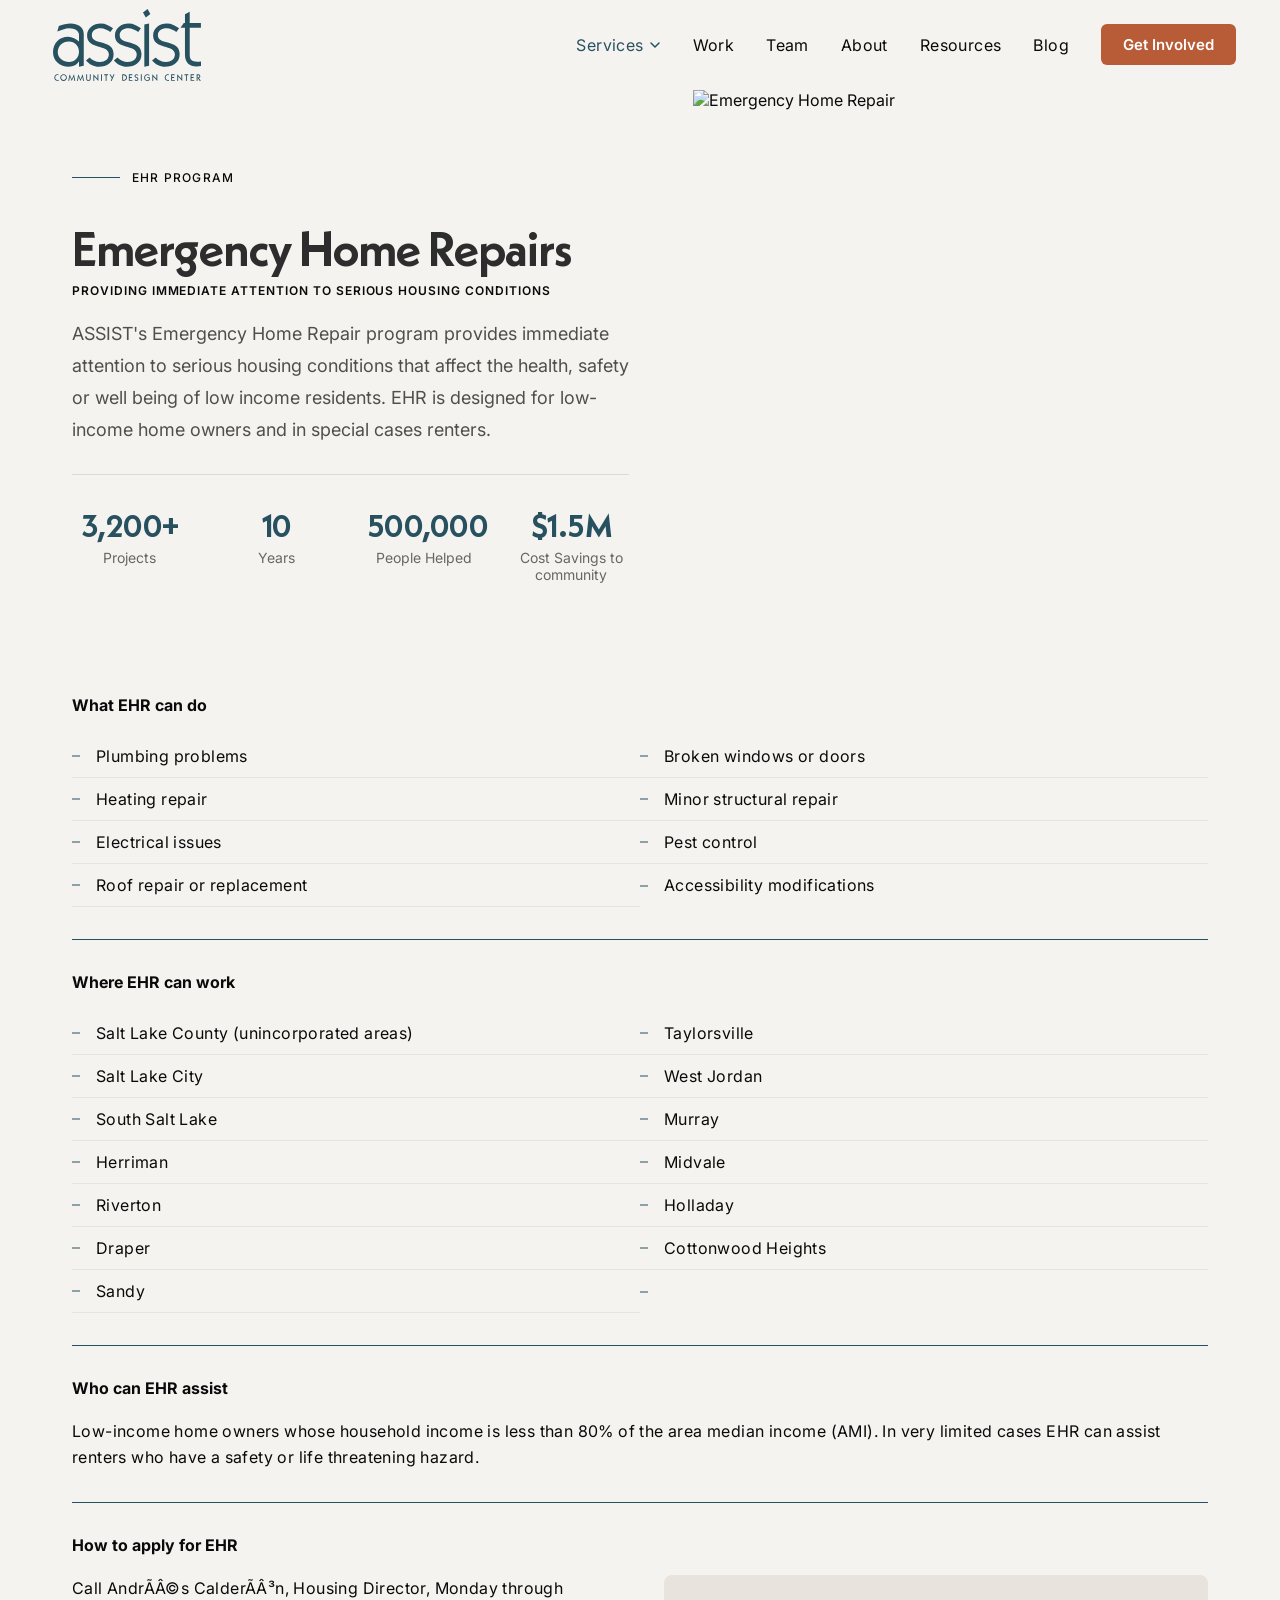
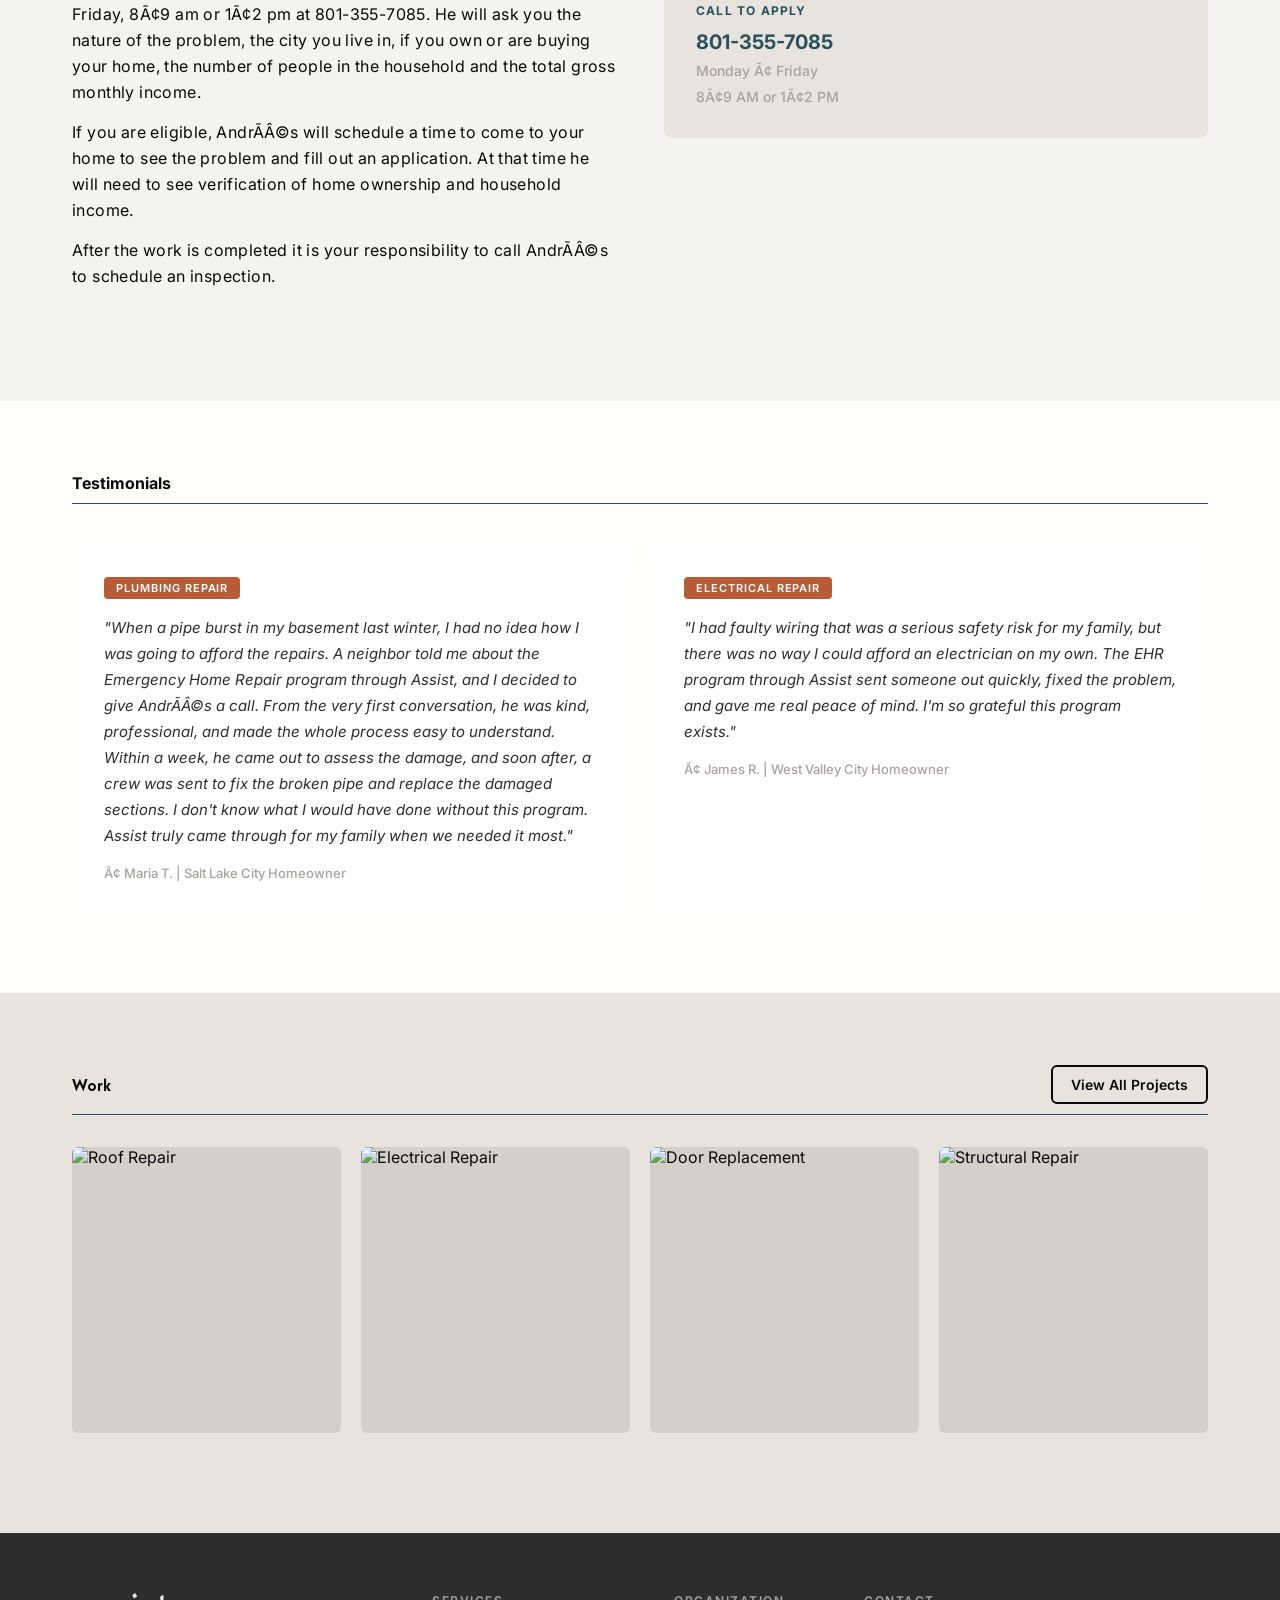
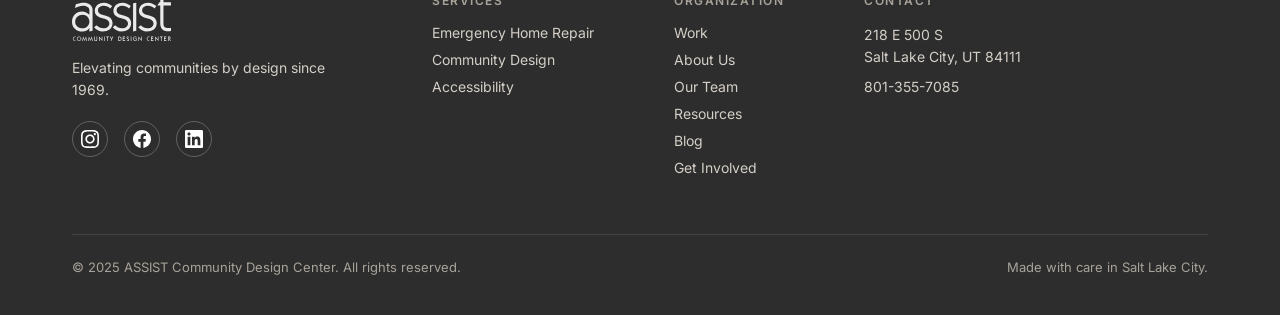
==== commit cc80fe94: "Update page title to "Emergency Home Repairs"" ====
--- a/emergency-home-repair.html
+++ b/emergency-home-repair.html
@@ -5,7 +5,7 @@
   <script>window.dataLayer=window.dataLayer||[];function gtag(){dataLayer.push(arguments);}gtag('js',new Date());gtag('config','G-45CZGQCL2F');</script>
   <meta charset="UTF-8"/><meta name="viewport" content="width=device-width,initial-scale=1.0"/>
   <link rel="icon" type="image/svg+xml" href="logo.svg">
-  <title>Emergency Home Repair â ASSIST Community Design Center</title>
+  <title>Emergency Home Repairs — ASSIST Community Design Center</title>
   <link rel="stylesheet" href="shared.css"/>
   <style>
     .page-hero { display:grid; grid-template-columns:1fr 1fr; max-width:1440px; margin:0 auto; padding-left:72px; min-height:514px; align-items:center; }
@@ -107,14 +107,14 @@
     <div class="detail-title">How to apply for EHR</div>
     <div class="two-col">
       <div class="prose">
-        <p>Call AndrÃ©s CalderÃ³n, Housing Director, Monday through Friday, 8â9 am or 1â2 pm at 801-355-7085. He will ask you the nature of the problem, the city you live in, if you own or are buying your home, the number of people in the household and the total gross monthly income.</p>
-        <p>If you are eligible, AndrÃ©s will schedule a time to come to your home to see the problem and fill out an application. At that time he will need to see verification of home ownership and household income.</p>
-        <p>After the work is completed it is your responsibility to call AndrÃ©s to schedule an inspection.</p>
+        <p>Call AndrÃÂ©s CalderÃÂ³n, Housing Director, Monday through Friday, 8Ã¢9 am or 1Ã¢2 pm at 801-355-7085. He will ask you the nature of the problem, the city you live in, if you own or are buying your home, the number of people in the household and the total gross monthly income.</p>
+        <p>If you are eligible, AndrÃÂ©s will schedule a time to come to your home to see the problem and fill out an application. At that time he will need to see verification of home ownership and household income.</p>
+        <p>After the work is completed it is your responsibility to call AndrÃÂ©s to schedule an inspection.</p>
       </div>
       <div class="apply-box">
         <h4>Call to Apply</h4>
         <a href="tel:8013557085">801-355-7085</a>
-        <p class="hours">Monday â Friday<br>8â9 AM or 1â2 PM</p>
+        <p class="hours">Monday Ã¢ Friday<br>8Ã¢9 AM or 1Ã¢2 PM</p>
       </div>
     </div>
   </div>
@@ -127,13 +127,13 @@
     <div class="testimonials-grid">
       <div class="t-card">
         <span class="t-tag">Plumbing Repair</span>
-        <blockquote>"When a pipe burst in my basement last winter, I had no idea how I was going to afford the repairs. A neighbor told me about the Emergency Home Repair program through Assist, and I decided to give AndrÃ©s a call. From the very first conversation, he was kind, professional, and made the whole process easy to understand. Within a week, he came out to assess the damage, and soon after, a crew was sent to fix the broken pipe and replace the damaged sections. I don't know what I would have done without this program. Assist truly came through for my family when we needed it most."</blockquote>
-        <cite>â Maria T. | Salt Lake City Homeowner</cite>
+        <blockquote>"When a pipe burst in my basement last winter, I had no idea how I was going to afford the repairs. A neighbor told me about the Emergency Home Repair program through Assist, and I decided to give AndrÃÂ©s a call. From the very first conversation, he was kind, professional, and made the whole process easy to understand. Within a week, he came out to assess the damage, and soon after, a crew was sent to fix the broken pipe and replace the damaged sections. I don't know what I would have done without this program. Assist truly came through for my family when we needed it most."</blockquote>
+        <cite>Ã¢ Maria T. | Salt Lake City Homeowner</cite>
       </div>
       <div class="t-card">
         <span class="t-tag">Electrical Repair</span>
         <blockquote>"I had faulty wiring that was a serious safety risk for my family, but there was no way I could afford an electrician on my own. The EHR program through Assist sent someone out quickly, fixed the problem, and gave me real peace of mind. I'm so grateful this program exists."</blockquote>
-        <cite>â James R. | West Valley City Homeowner</cite>
+        <cite>Ã¢ James R. | West Valley City Homeowner</cite>
       </div>
     </div>
   </div>
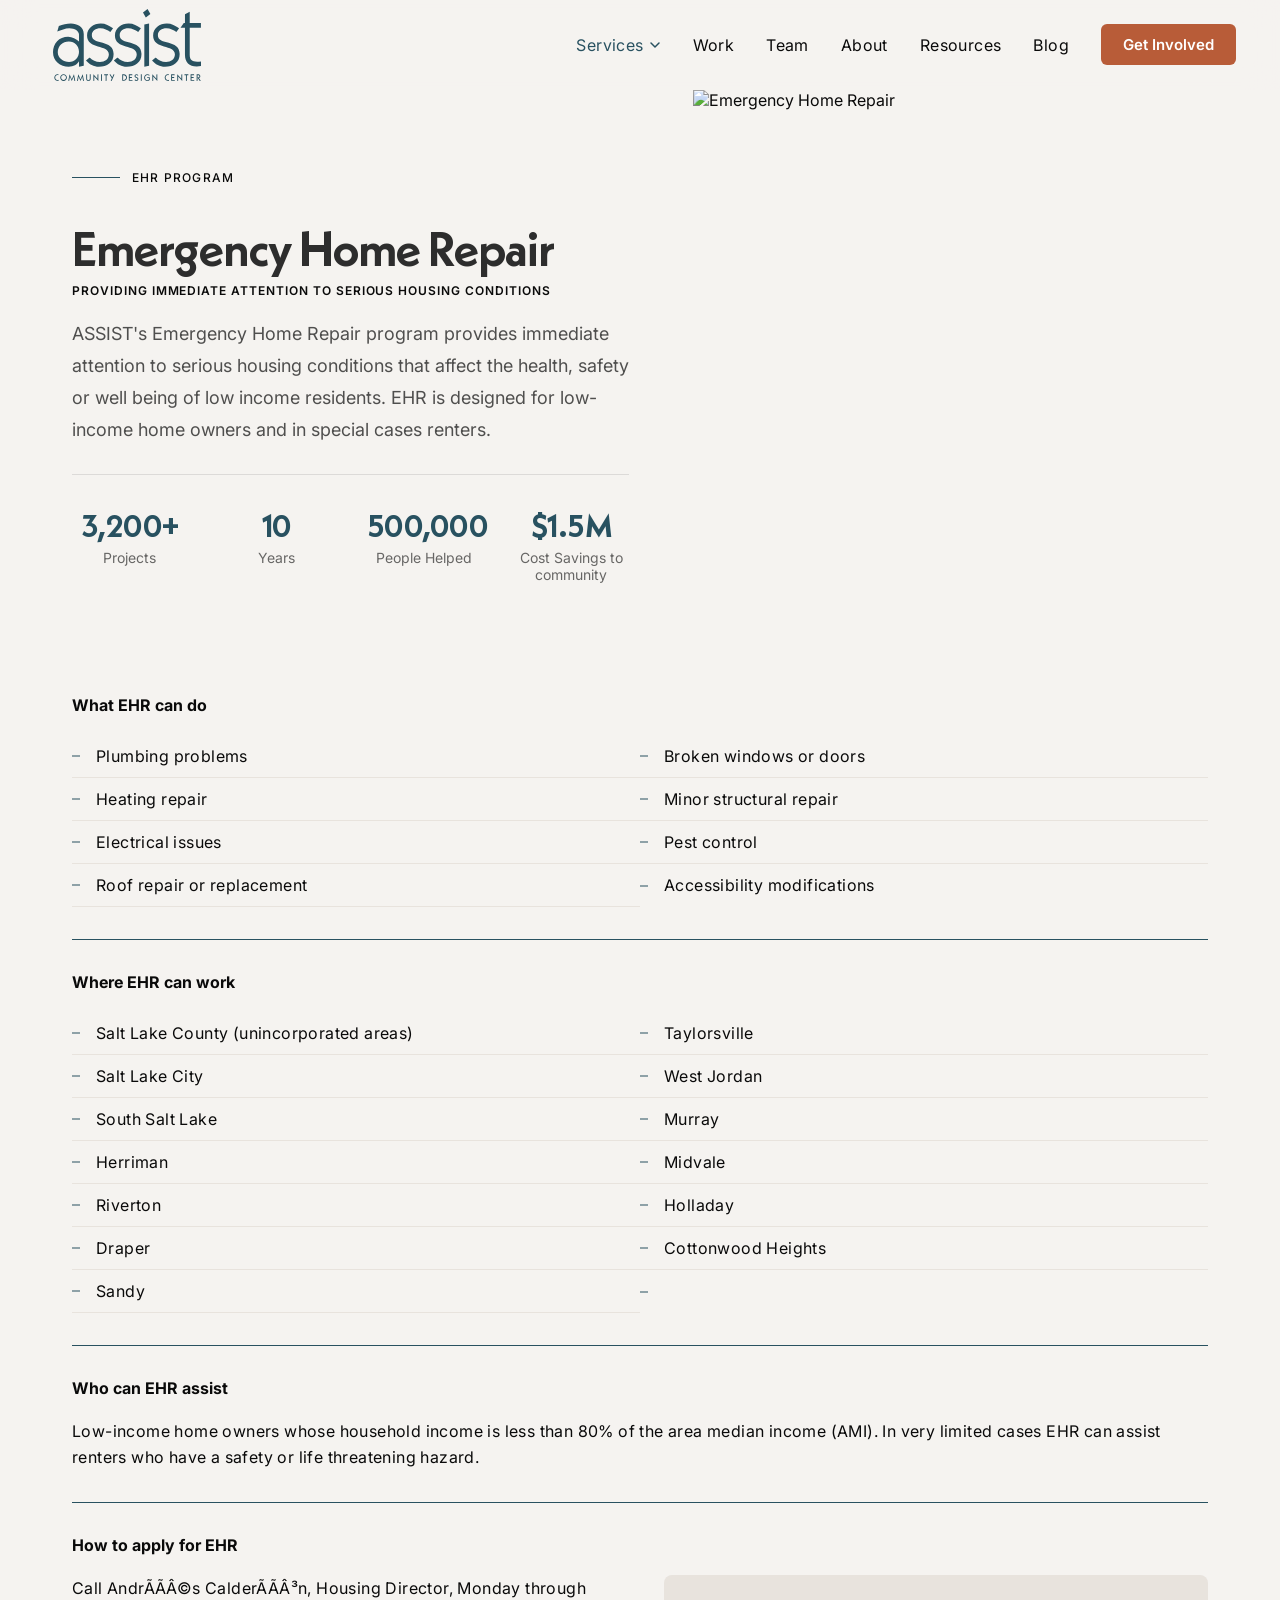
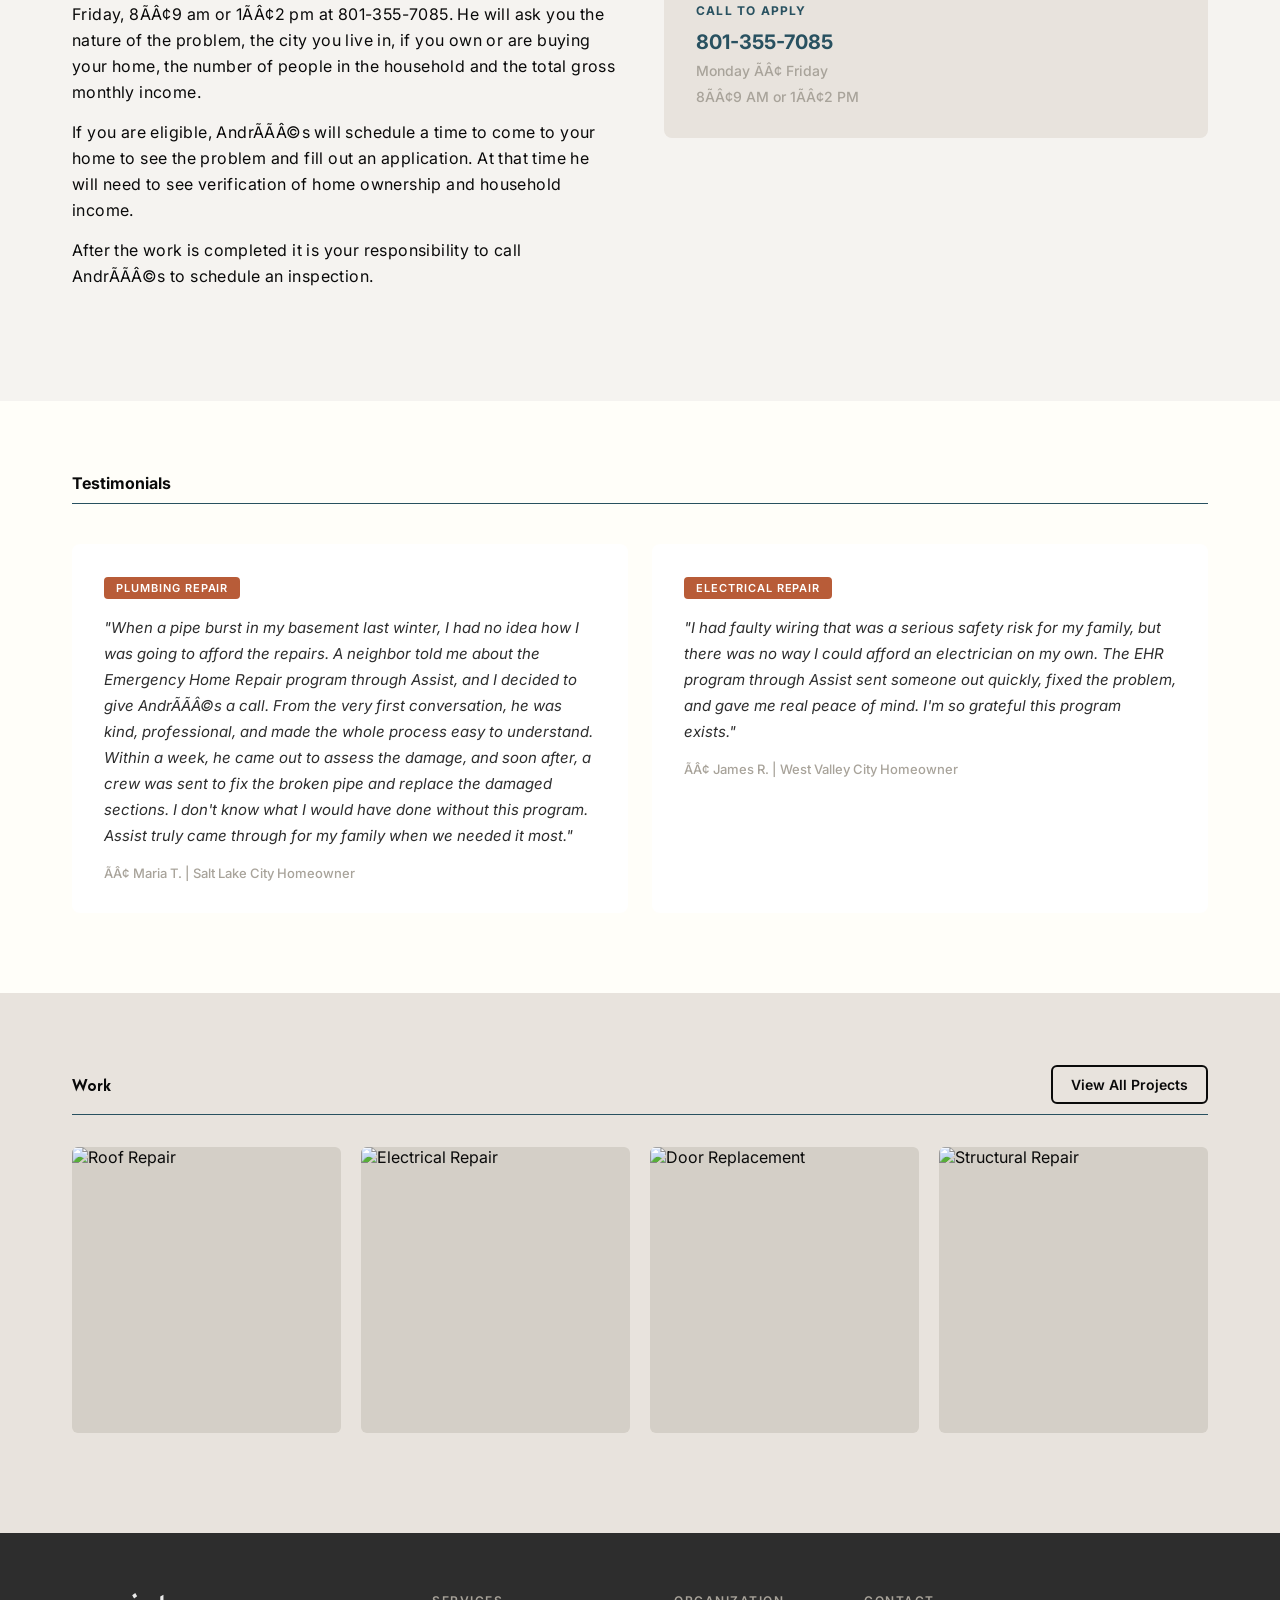
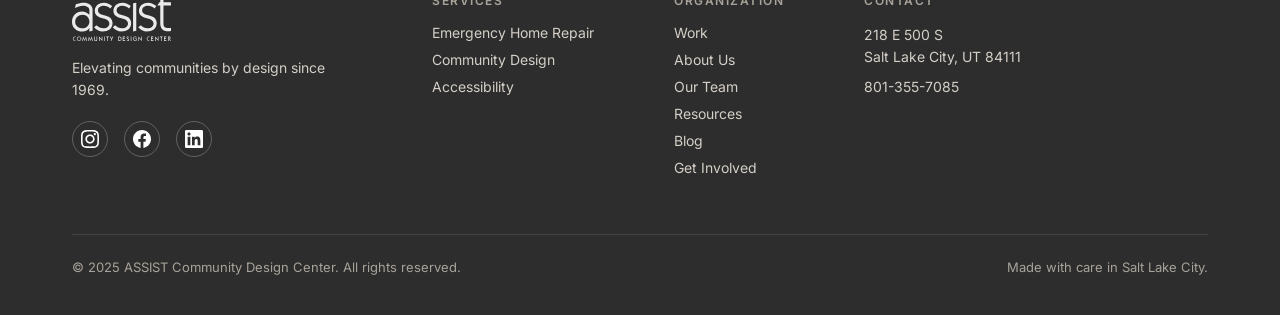
==== commit c19a0116: "Fix header: 'Emergency Home Repairs' → 'Emergency Home Repair'" ====
--- a/emergency-home-repair.html
+++ b/emergency-home-repair.html
@@ -5,7 +5,7 @@
   <script>window.dataLayer=window.dataLayer||[];function gtag(){dataLayer.push(arguments);}gtag('js',new Date());gtag('config','G-45CZGQCL2F');</script>
   <meta charset="UTF-8"/><meta name="viewport" content="width=device-width,initial-scale=1.0"/>
   <link rel="icon" type="image/svg+xml" href="logo.svg">
-  <title>Emergency Home Repairs — ASSIST Community Design Center</title>
+  <title>Emergency Home Repair â ASSIST Community Design Center</title>
   <link rel="stylesheet" href="shared.css"/>
   <style>
     .page-hero { display:grid; grid-template-columns:1fr 1fr; max-width:1440px; margin:0 auto; padding-left:72px; min-height:514px; align-items:center; }
@@ -61,7 +61,7 @@
   <div class="hero-content">
     <div class="section-eyebrow"><span>EHR PROGRAM</span></div>
     <div>
-      <h1 class="page-heading">Emergency Home Repairs</h1>
+      <h1 class="page-heading">Emergency Home Repair</h1>
       <p class="page-sub">Providing immediate attention to serious housing conditions</p>
     </div>
     <p class="page-para">ASSIST's Emergency Home Repair program provides immediate attention to serious housing conditions that affect the health, safety or well being of low income residents. EHR is designed for low-income home owners and in special cases renters.</p>
@@ -107,14 +107,14 @@
     <div class="detail-title">How to apply for EHR</div>
     <div class="two-col">
       <div class="prose">
-        <p>Call AndrÃÂ©s CalderÃÂ³n, Housing Director, Monday through Friday, 8Ã¢9 am or 1Ã¢2 pm at 801-355-7085. He will ask you the nature of the problem, the city you live in, if you own or are buying your home, the number of people in the household and the total gross monthly income.</p>
-        <p>If you are eligible, AndrÃÂ©s will schedule a time to come to your home to see the problem and fill out an application. At that time he will need to see verification of home ownership and household income.</p>
-        <p>After the work is completed it is your responsibility to call AndrÃÂ©s to schedule an inspection.</p>
+        <p>Call AndrÃÃÂ©s CalderÃÃÂ³n, Housing Director, Monday through Friday, 8ÃÂ¢9 am or 1ÃÂ¢2 pm at 801-355-7085. He will ask you the nature of the problem, the city you live in, if you own or are buying your home, the number of people in the household and the total gross monthly income.</p>
+        <p>If you are eligible, AndrÃÃÂ©s will schedule a time to come to your home to see the problem and fill out an application. At that time he will need to see verification of home ownership and household income.</p>
+        <p>After the work is completed it is your responsibility to call AndrÃÃÂ©s to schedule an inspection.</p>
       </div>
       <div class="apply-box">
         <h4>Call to Apply</h4>
         <a href="tel:8013557085">801-355-7085</a>
-        <p class="hours">Monday Ã¢ Friday<br>8Ã¢9 AM or 1Ã¢2 PM</p>
+        <p class="hours">Monday ÃÂ¢ Friday<br>8ÃÂ¢9 AM or 1ÃÂ¢2 PM</p>
       </div>
     </div>
   </div>
@@ -127,13 +127,13 @@
     <div class="testimonials-grid">
       <div class="t-card">
         <span class="t-tag">Plumbing Repair</span>
-        <blockquote>"When a pipe burst in my basement last winter, I had no idea how I was going to afford the repairs. A neighbor told me about the Emergency Home Repair program through Assist, and I decided to give AndrÃÂ©s a call. From the very first conversation, he was kind, professional, and made the whole process easy to understand. Within a week, he came out to assess the damage, and soon after, a crew was sent to fix the broken pipe and replace the damaged sections. I don't know what I would have done without this program. Assist truly came through for my family when we needed it most."</blockquote>
-        <cite>Ã¢ Maria T. | Salt Lake City Homeowner</cite>
+        <blockquote>"When a pipe burst in my basement last winter, I had no idea how I was going to afford the repairs. A neighbor told me about the Emergency Home Repair program through Assist, and I decided to give AndrÃÃÂ©s a call. From the very first conversation, he was kind, professional, and made the whole process easy to understand. Within a week, he came out to assess the damage, and soon after, a crew was sent to fix the broken pipe and replace the damaged sections. I don't know what I would have done without this program. Assist truly came through for my family when we needed it most."</blockquote>
+        <cite>ÃÂ¢ Maria T. | Salt Lake City Homeowner</cite>
       </div>
       <div class="t-card">
         <span class="t-tag">Electrical Repair</span>
         <blockquote>"I had faulty wiring that was a serious safety risk for my family, but there was no way I could afford an electrician on my own. The EHR program through Assist sent someone out quickly, fixed the problem, and gave me real peace of mind. I'm so grateful this program exists."</blockquote>
-        <cite>Ã¢ James R. | West Valley City Homeowner</cite>
+        <cite>ÃÂ¢ James R. | West Valley City Homeowner</cite>
       </div>
     </div>
   </div>
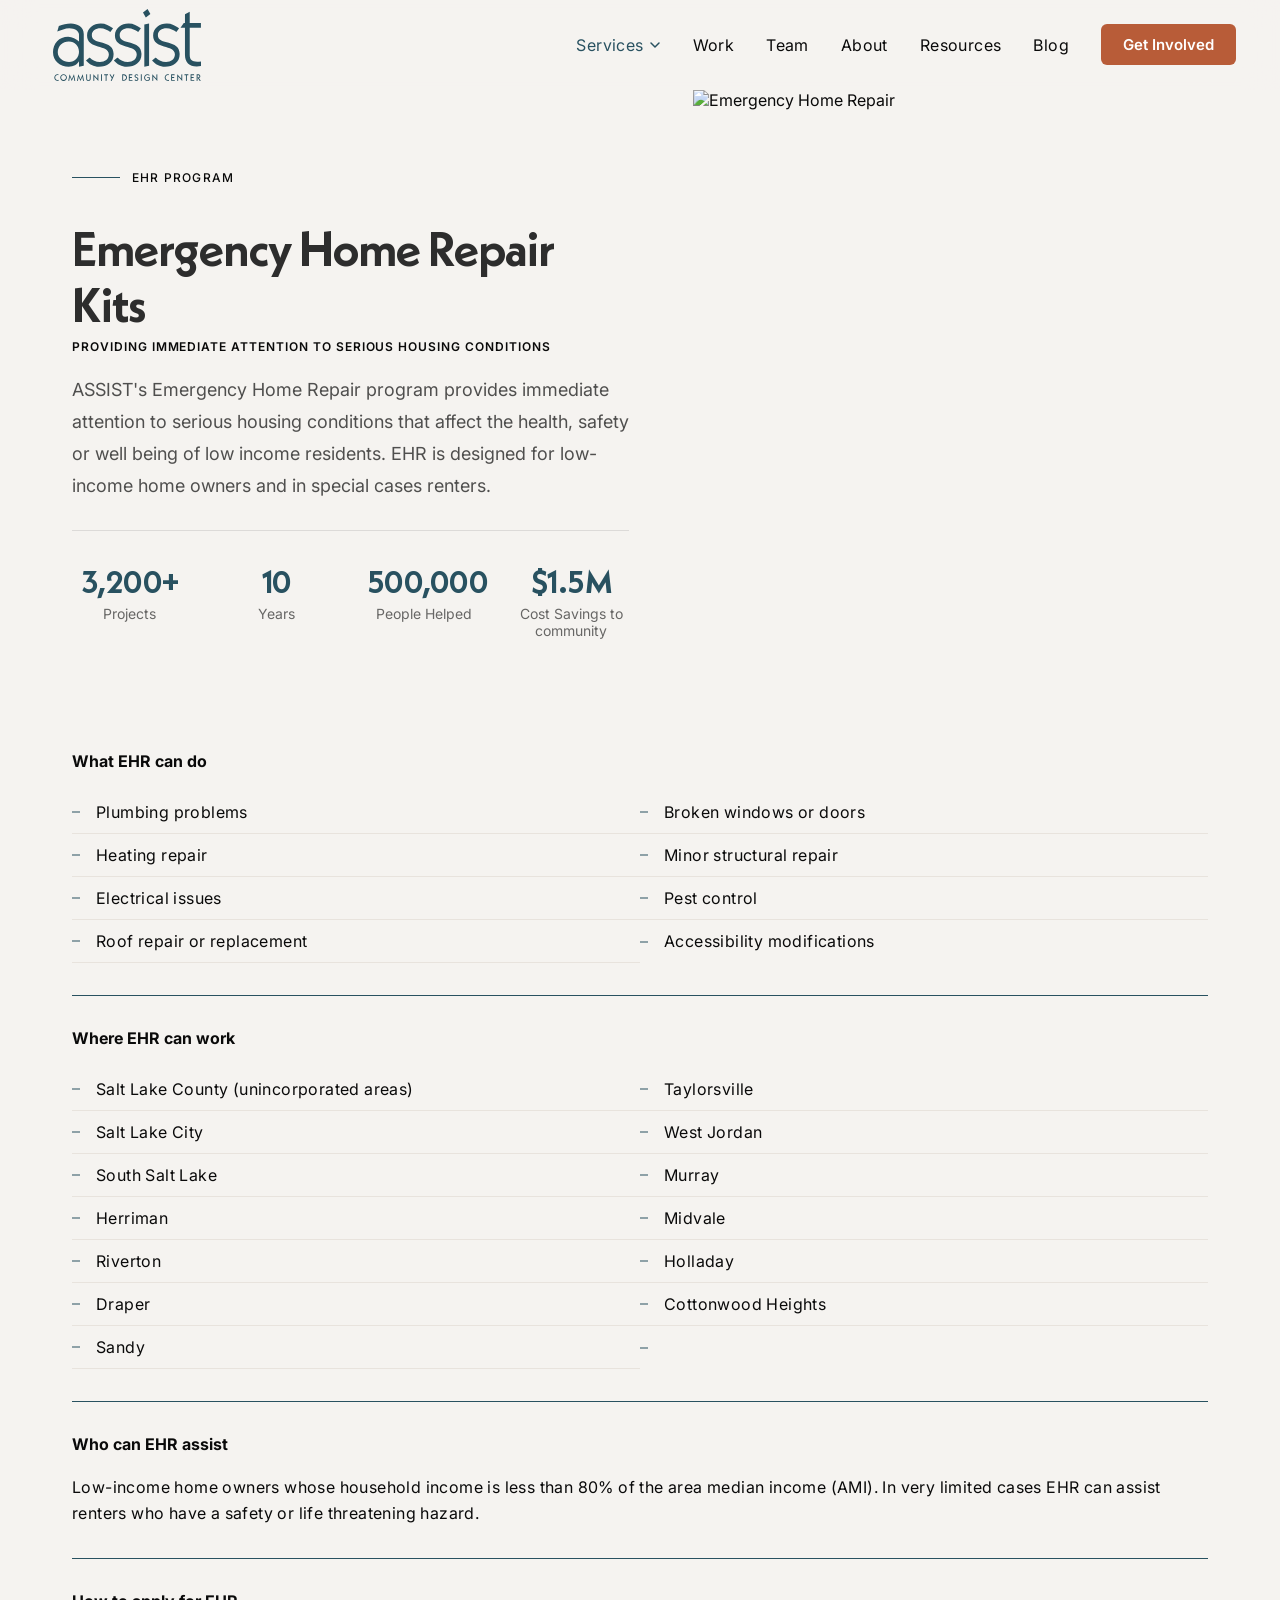
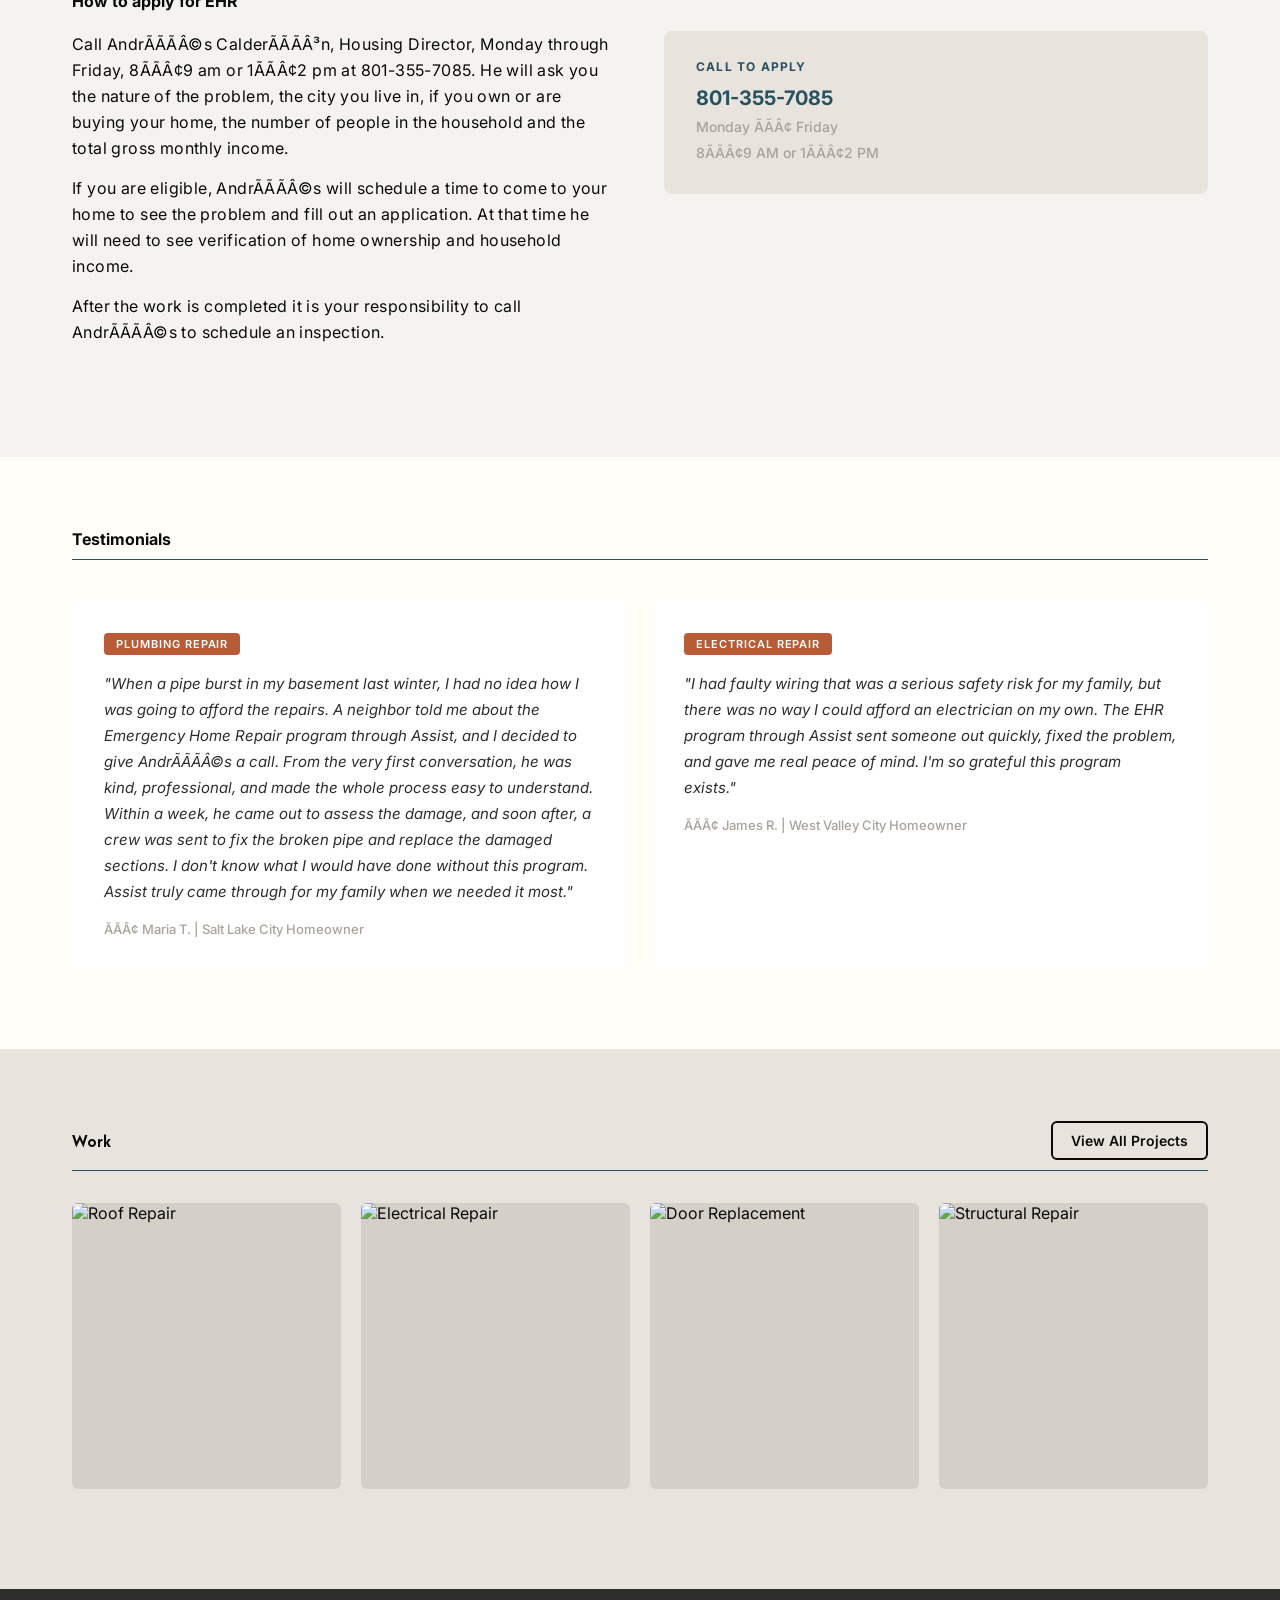
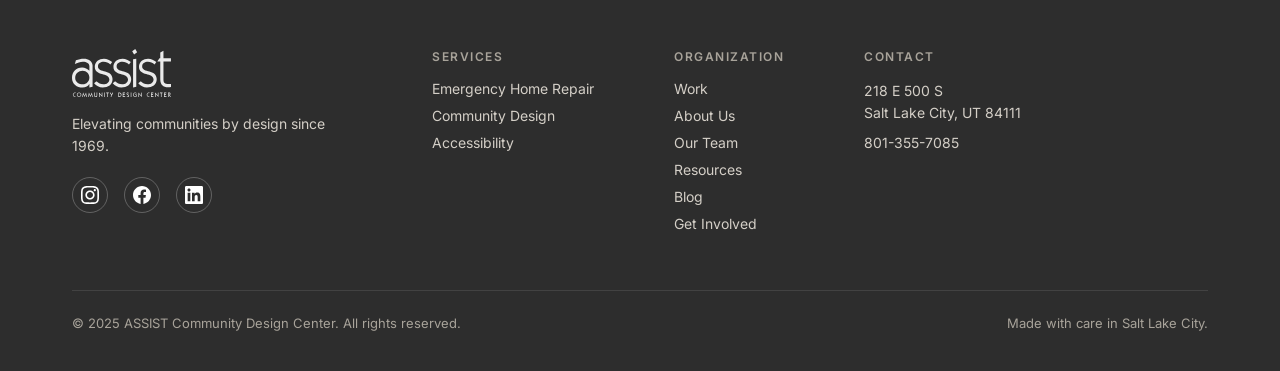
==== commit 67621228: "Update EHR page heading to "Emergency Home Repair Kits"" ====
--- a/emergency-home-repair.html
+++ b/emergency-home-repair.html
@@ -5,7 +5,7 @@
   <script>window.dataLayer=window.dataLayer||[];function gtag(){dataLayer.push(arguments);}gtag('js',new Date());gtag('config','G-45CZGQCL2F');</script>
   <meta charset="UTF-8"/><meta name="viewport" content="width=device-width,initial-scale=1.0"/>
   <link rel="icon" type="image/svg+xml" href="logo.svg">
-  <title>Emergency Home Repair â ASSIST Community Design Center</title>
+  <title>Emergency Home Repair Ã¢ ASSIST Community Design Center</title>
   <link rel="stylesheet" href="shared.css"/>
   <style>
     .page-hero { display:grid; grid-template-columns:1fr 1fr; max-width:1440px; margin:0 auto; padding-left:72px; min-height:514px; align-items:center; }
@@ -61,7 +61,7 @@
   <div class="hero-content">
     <div class="section-eyebrow"><span>EHR PROGRAM</span></div>
     <div>
-      <h1 class="page-heading">Emergency Home Repair</h1>
+      <h1 class="page-heading">Emergency Home Repair Kits</h1>
       <p class="page-sub">Providing immediate attention to serious housing conditions</p>
     </div>
     <p class="page-para">ASSIST's Emergency Home Repair program provides immediate attention to serious housing conditions that affect the health, safety or well being of low income residents. EHR is designed for low-income home owners and in special cases renters.</p>
@@ -107,14 +107,14 @@
     <div class="detail-title">How to apply for EHR</div>
     <div class="two-col">
       <div class="prose">
-        <p>Call AndrÃÃÂ©s CalderÃÃÂ³n, Housing Director, Monday through Friday, 8ÃÂ¢9 am or 1ÃÂ¢2 pm at 801-355-7085. He will ask you the nature of the problem, the city you live in, if you own or are buying your home, the number of people in the household and the total gross monthly income.</p>
-        <p>If you are eligible, AndrÃÃÂ©s will schedule a time to come to your home to see the problem and fill out an application. At that time he will need to see verification of home ownership and household income.</p>
-        <p>After the work is completed it is your responsibility to call AndrÃÃÂ©s to schedule an inspection.</p>
+        <p>Call AndrÃÃÃÂ©s CalderÃÃÃÂ³n, Housing Director, Monday through Friday, 8ÃÃÂ¢9 am or 1ÃÃÂ¢2 pm at 801-355-7085. He will ask you the nature of the problem, the city you live in, if you own or are buying your home, the number of people in the household and the total gross monthly income.</p>
+        <p>If you are eligible, AndrÃÃÃÂ©s will schedule a time to come to your home to see the problem and fill out an application. At that time he will need to see verification of home ownership and household income.</p>
+        <p>After the work is completed it is your responsibility to call AndrÃÃÃÂ©s to schedule an inspection.</p>
       </div>
       <div class="apply-box">
         <h4>Call to Apply</h4>
         <a href="tel:8013557085">801-355-7085</a>
-        <p class="hours">Monday ÃÂ¢ Friday<br>8ÃÂ¢9 AM or 1ÃÂ¢2 PM</p>
+        <p class="hours">Monday ÃÃÂ¢ Friday<br>8ÃÃÂ¢9 AM or 1ÃÃÂ¢2 PM</p>
       </div>
     </div>
   </div>
@@ -127,13 +127,13 @@
     <div class="testimonials-grid">
       <div class="t-card">
         <span class="t-tag">Plumbing Repair</span>
-        <blockquote>"When a pipe burst in my basement last winter, I had no idea how I was going to afford the repairs. A neighbor told me about the Emergency Home Repair program through Assist, and I decided to give AndrÃÃÂ©s a call. From the very first conversation, he was kind, professional, and made the whole process easy to understand. Within a week, he came out to assess the damage, and soon after, a crew was sent to fix the broken pipe and replace the damaged sections. I don't know what I would have done without this program. Assist truly came through for my family when we needed it most."</blockquote>
-        <cite>ÃÂ¢ Maria T. | Salt Lake City Homeowner</cite>
+        <blockquote>"When a pipe burst in my basement last winter, I had no idea how I was going to afford the repairs. A neighbor told me about the Emergency Home Repair program through Assist, and I decided to give AndrÃÃÃÂ©s a call. From the very first conversation, he was kind, professional, and made the whole process easy to understand. Within a week, he came out to assess the damage, and soon after, a crew was sent to fix the broken pipe and replace the damaged sections. I don't know what I would have done without this program. Assist truly came through for my family when we needed it most."</blockquote>
+        <cite>ÃÃÂ¢ Maria T. | Salt Lake City Homeowner</cite>
       </div>
       <div class="t-card">
         <span class="t-tag">Electrical Repair</span>
         <blockquote>"I had faulty wiring that was a serious safety risk for my family, but there was no way I could afford an electrician on my own. The EHR program through Assist sent someone out quickly, fixed the problem, and gave me real peace of mind. I'm so grateful this program exists."</blockquote>
-        <cite>ÃÂ¢ James R. | West Valley City Homeowner</cite>
+        <cite>ÃÃÂ¢ James R. | West Valley City Homeowner</cite>
       </div>
     </div>
   </div>
